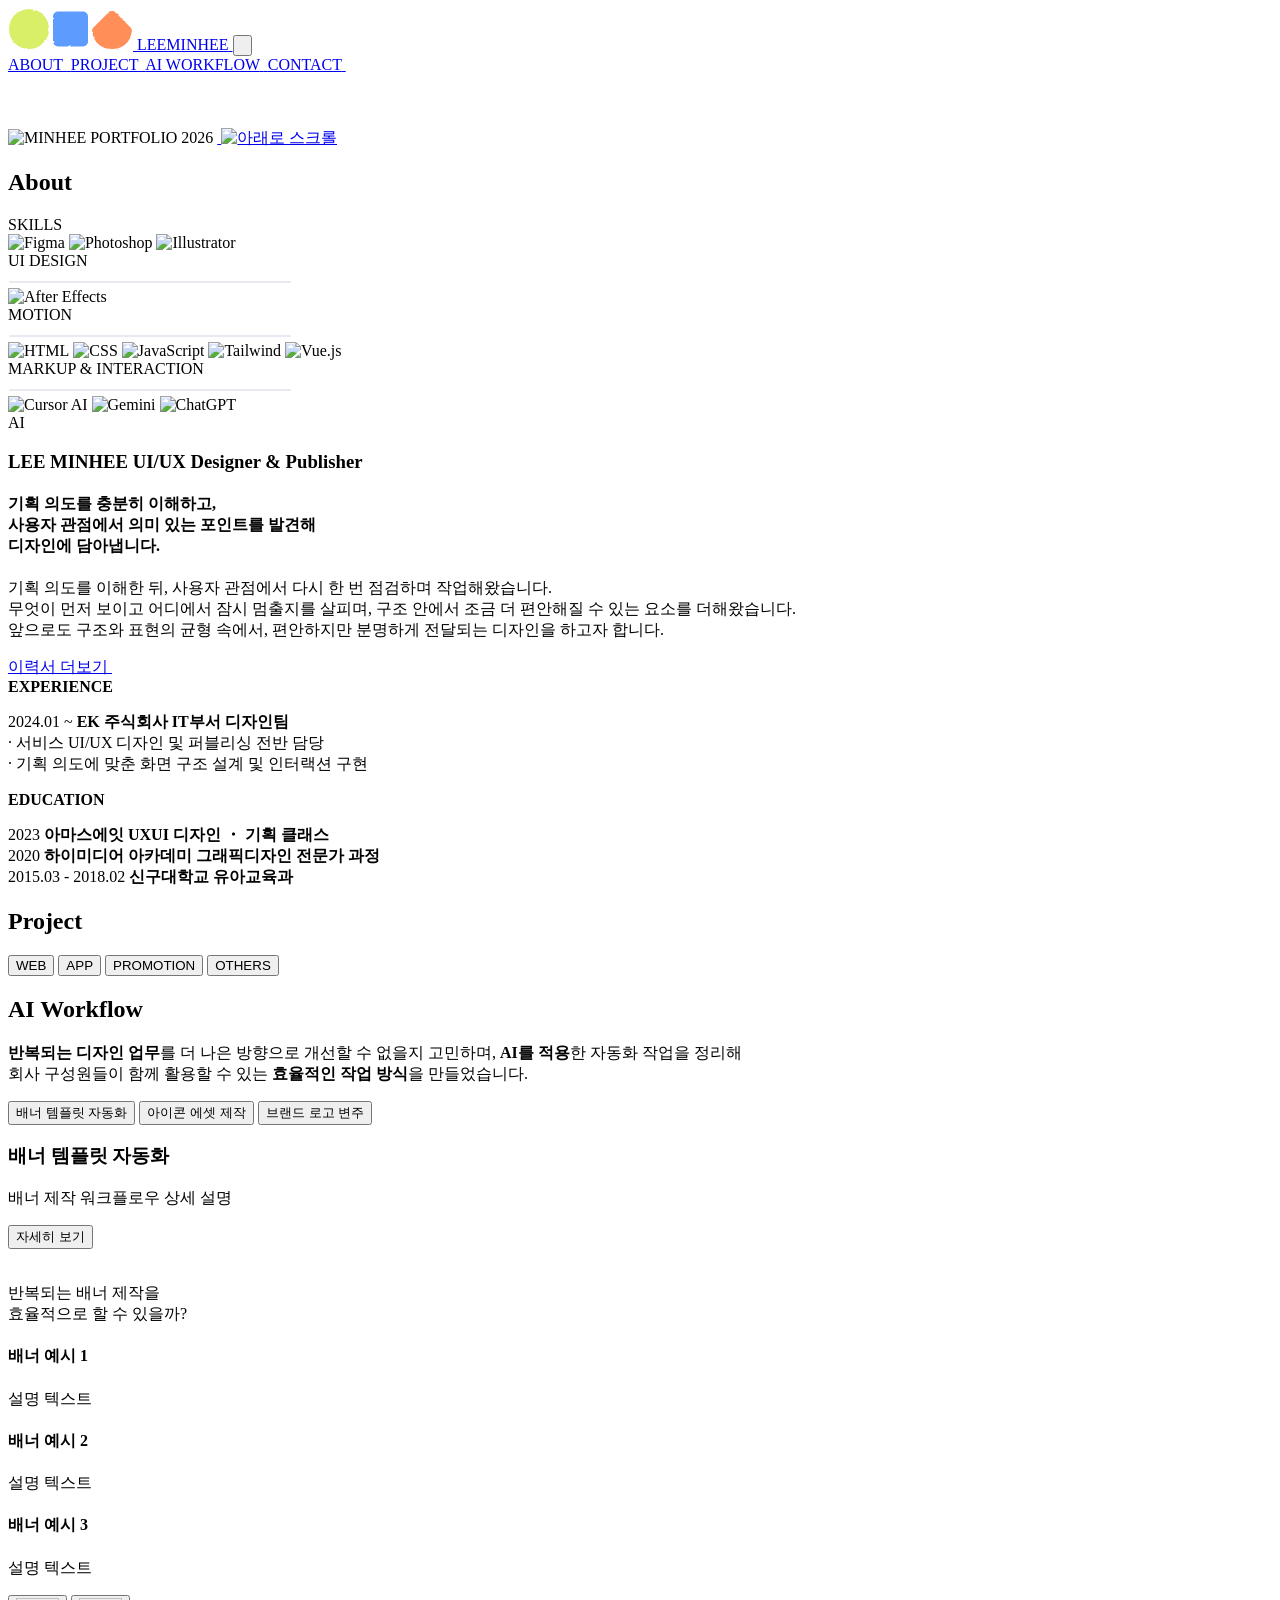
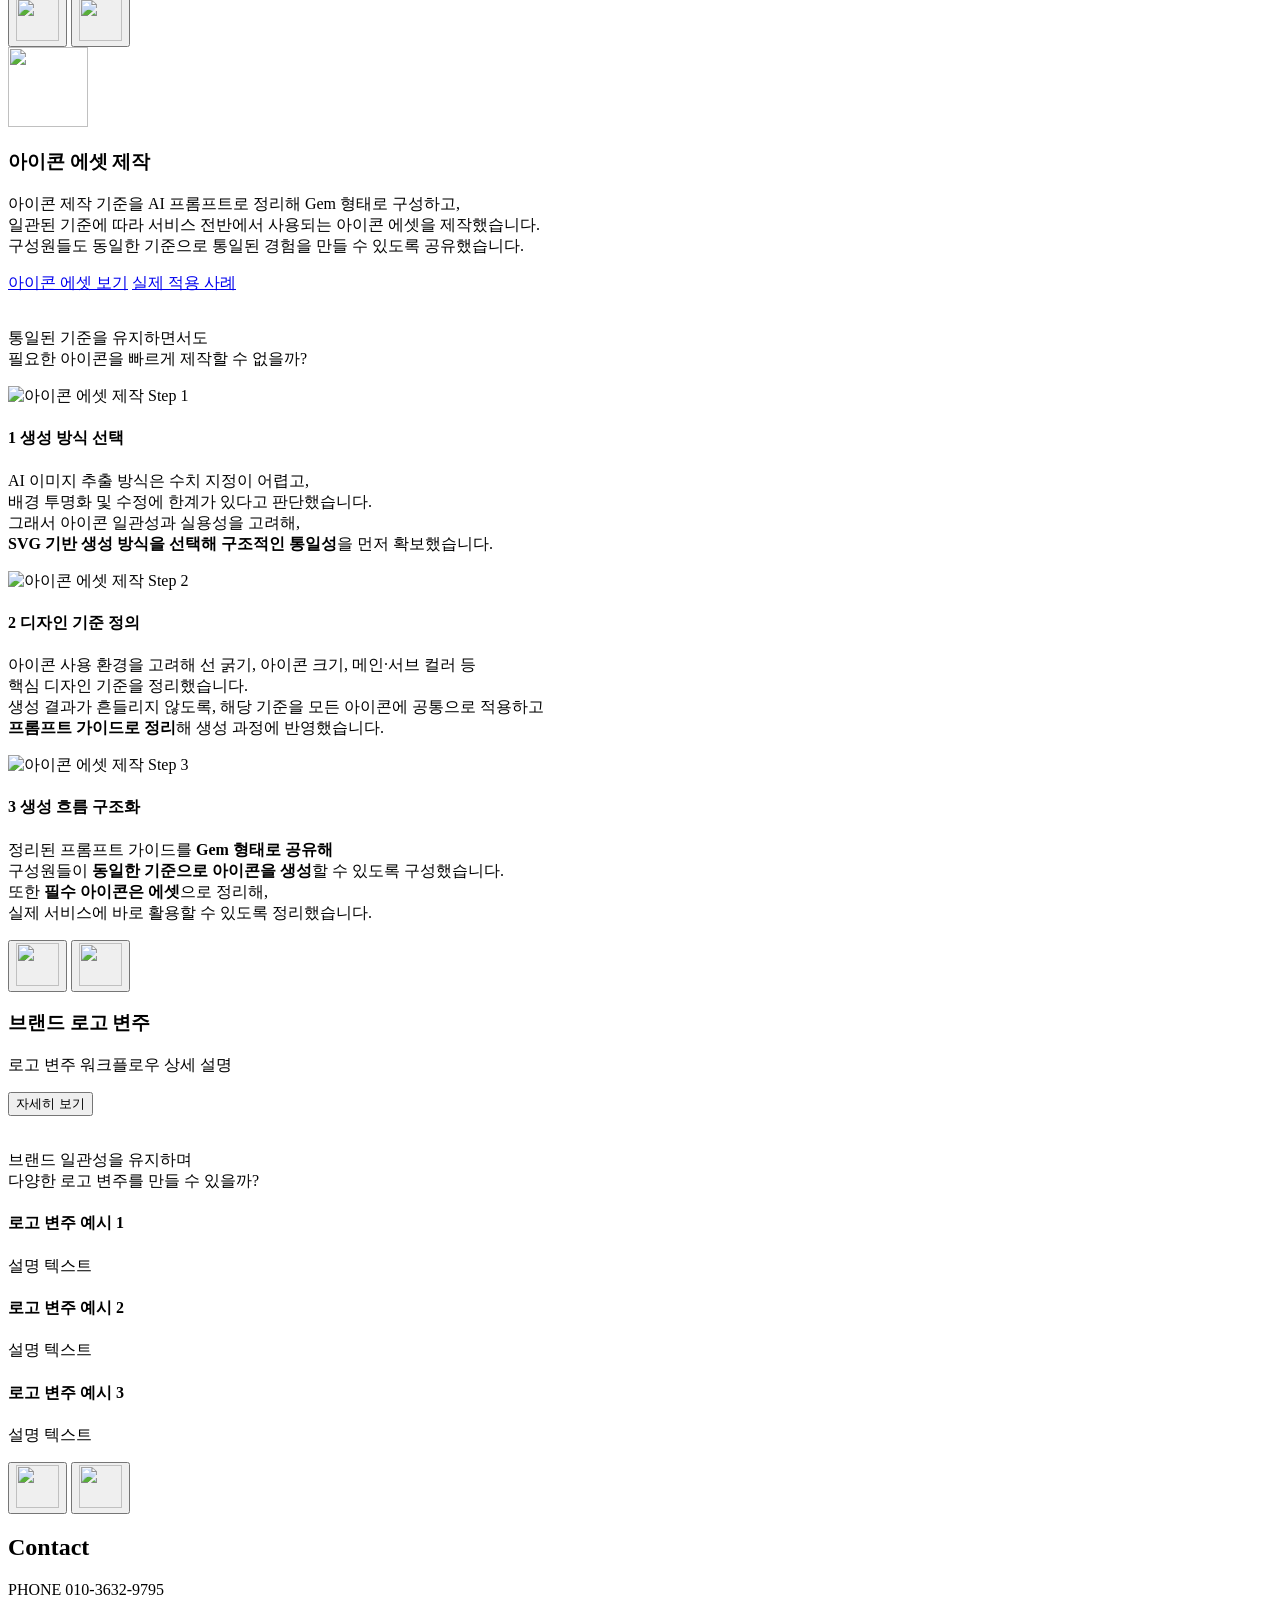
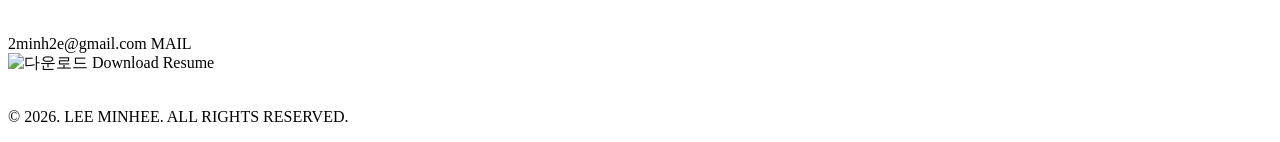
==== index.html @ 46d7b8a4 "fix: About 스킬 구분선 모바일 렌더링 수정 - skills-line.svg, skills-line-m.svg 필터 제거하여 단순화 (엑스박스 해결) - picture/so" ====
<!doctype html>
<html lang="ko">
  <head>
    <meta charset="UTF-8" />
    <meta name="viewport" content="width=device-width, initial-scale=1.0" />
    <title>MINHEE PORTFOLIO</title>
    <link
      rel="stylesheet"
      as="style"
      crossorigin
      href="https://cdn.jsdelivr.net/gh/orioncactus/pretendard@v1.3.9/dist/web/static/pretendard.min.css"
    />
    <link rel="stylesheet" href="css/styles.css" />
  </head>
  <body>
    <!-- 텍스처 오버레이 (드로잉 느낌) -->
    <div class="texture-overlay" aria-hidden="true"></div>
    <!-- Header / Navigation -->
    <header class="header">
      <div class="container container--gnb header__inner">
        <a href="#hero" class="header__logo">
          <svg
            class="logo-svg"
            width="125"
            height="42"
            viewBox="0 0 125 42"
            fill="none"
            xmlns="http://www.w3.org/2000/svg"
          >
            <g class="logo__circle" filter="url(#filter0_g_421_1232)">
              <circle cx="21" cy="21" r="20" fill="#DAEF68" />
            </g>
            <g class="logo__rect" filter="url(#filter1_g_421_1232)">
              <rect
                x="45"
                y="3.5"
                width="35"
                height="35"
                rx="5"
                fill="#5E9BFF"
              />
            </g>
            <g class="logo__triangle" filter="url(#filter2_g_421_1232)">
              <path
                d="M122.536 19.5355C123.473 20.4732 124.006 21.7398 123.843 23.0558C123.21 28.1596 120.025 41 104 41C87.9748 41 84.7899 28.1596 84.157 23.0558C83.9938 21.7398 84.5268 20.4732 85.4645 19.5355L100.464 4.53553C102.417 2.58291 105.583 2.58291 107.536 4.53553L122.536 19.5355Z"
                fill="#FF8E59"
              />
            </g>
            <defs>
              <filter
                id="filter0_g_421_1232"
                x="0"
                y="0"
                width="42"
                height="42"
                filterUnits="userSpaceOnUse"
                color-interpolation-filters="sRGB"
              >
                <feFlood flood-opacity="0" result="BackgroundImageFix" />
                <feBlend
                  mode="normal"
                  in="SourceGraphic"
                  in2="BackgroundImageFix"
                  result="shape"
                />
                <feTurbulence
                  type="fractalNoise"
                  baseFrequency="0.25 0.25"
                  numOctaves="3"
                  seed="9298"
                />
                <feDisplacementMap
                  in="shape"
                  scale="2"
                  xChannelSelector="R"
                  yChannelSelector="G"
                  result="displacedImage"
                  width="100%"
                  height="100%"
                />
                <feMerge result="effect1_texture_421_1232">
                  <feMergeNode in="displacedImage" />
                </feMerge>
              </filter>
              <filter
                id="filter1_g_421_1232"
                x="44"
                y="2.5"
                width="37"
                height="37"
                filterUnits="userSpaceOnUse"
                color-interpolation-filters="sRGB"
              >
                <feFlood flood-opacity="0" result="BackgroundImageFix" />
                <feBlend
                  mode="normal"
                  in="SourceGraphic"
                  in2="BackgroundImageFix"
                  result="shape"
                />
                <feTurbulence
                  type="fractalNoise"
                  baseFrequency="0.25 0.25"
                  numOctaves="3"
                  seed="9298"
                />
                <feDisplacementMap
                  in="shape"
                  scale="2"
                  xChannelSelector="R"
                  yChannelSelector="G"
                  result="displacedImage"
                  width="100%"
                  height="100%"
                />
                <feMerge result="effect1_texture_421_1232">
                  <feMergeNode in="displacedImage" />
                </feMerge>
              </filter>
              <filter
                id="filter2_g_421_1232"
                x="83.1278"
                y="2.07107"
                width="41.7444"
                height="39.9289"
                filterUnits="userSpaceOnUse"
                color-interpolation-filters="sRGB"
              >
                <feFlood flood-opacity="0" result="BackgroundImageFix" />
                <feBlend
                  mode="normal"
                  in="SourceGraphic"
                  in2="BackgroundImageFix"
                  result="shape"
                />
                <feTurbulence
                  type="fractalNoise"
                  baseFrequency="0.25 0.25"
                  numOctaves="3"
                  seed="8718"
                />
                <feDisplacementMap
                  in="shape"
                  scale="2"
                  xChannelSelector="R"
                  yChannelSelector="G"
                  result="displacedImage"
                  width="100%"
                  height="100%"
                />
                <feMerge result="effect1_texture_421_1232">
                  <feMergeNode in="displacedImage" />
                </feMerge>
              </filter>
            </defs>
          </svg>
          <span class="header__logo-text">LEEMINHEE</span>
        </a>
        <button
          type="button"
          class="header__menu-btn"
          aria-label="메뉴 열기"
          aria-expanded="false"
        >
          <img
            src="icons/gnb-menu-mobile.svg"
            alt=""
            class="header__menu-icon header__menu-icon--open"
          />
          <img
            src="icons/icon-close-bk.svg"
            alt=""
            class="header__menu-icon header__menu-icon--close"
          />
        </button>
        <nav class="header__nav">
          <a href="#about" class="header__nav-link">
            <span>ABOUT</span>
            <img
              src="icons/icon-bracket.svg"
              alt=""
              class="header__nav-arrow"
              aria-hidden="true"
            />
          </a>
          <a href="#project" class="header__nav-link">
            <span>PROJECT</span>
            <img
              src="icons/icon-bracket.svg"
              alt=""
              class="header__nav-arrow"
              aria-hidden="true"
            />
          </a>
          <a href="#ai-workflow" class="header__nav-link">
            <span>AI WORKFLOW</span>
            <img
              src="icons/icon-bracket.svg"
              alt=""
              class="header__nav-arrow"
              aria-hidden="true"
            />
          </a>
          <a href="#contact" class="header__nav-link">
            <span>CONTACT</span>
            <img
              src="icons/icon-bracket.svg"
              alt=""
              class="header__nav-arrow"
              aria-hidden="true"
            />
          </a>
        </nav>
      </div>
    </header>

    <main>
      <!-- Hero Section -->
      <section id="hero" class="hero">
        <div class="hero__inner">
          <div class="hero__images">
            <div class="hero__row hero__row--1">
              <img src="images/hero-orange.png" alt="" class="hero__img" />
            </div>
            <div class="hero__row hero__row--2">
              <img src="images/hero-yellow.png" alt="" class="hero__img" />
            </div>
            <div class="hero__row hero__row--3">
              <img src="images/hero-blue.png" alt="" class="hero__img" />
            </div>
          </div>
          <img
            src="images/hero-mobile.png"
            alt="MINHEE PORTFOLIO 2026"
            class="hero__img-mobile"
          />
          <a href="#about" class="hero__scroll-btn">
            <img src="icons/bg-btn-gray.svg" alt="" class="hero__scroll-bg" />
            <img
              src="icons/icon-down.svg"
              alt="아래로 스크롤"
              class="hero__scroll-icon"
            />
          </a>
        </div>
      </section>

      <!-- About Section -->
      <section id="about" class="about">
        <h2 class="section-title">About</h2>
        <div class="about__content">
          <div class="about__image">
            <!-- 프로필 이미지 위치 -->
            <span class="placeholder placeholder--profile"></span>
          </div>
          <div class="about__skills">
            <span class="about__skills-label">SKILLS</span>
            <div class="about__skills-container">
              <div class="about__skills-group">
                <div class="about__skills-icons">
                  <span class="skill-icon" data-tooltip="Figma"
                    ><img src="icons/skill-design-fm.png" alt="Figma"
                  /></span>
                  <span class="skill-icon" data-tooltip="Photoshop"
                    ><img src="icons/skill-design-ps.png" alt="Photoshop"
                  /></span>
                  <span class="skill-icon" data-tooltip="Illustrator"
                    ><img src="icons/skill-design-ai.png" alt="Illustrator"
                  /></span>
                </div>
                <span class="about__skills-category">UI DESIGN</span>
              </div>
              <picture class="about__skills-divider-wrap">
                <source
                  media="(max-width: 80rem)"
                  srcset="images/skills-line-m.svg"
                  type="image/svg+xml"
                />
                <img
                  src="images/skills-line.svg"
                  alt=""
                  class="about__skills-divider"
                  aria-hidden="true"
                  loading="lazy"
                />
              </picture>
              <div class="about__skills-group">
                <div class="about__skills-icons">
                  <span class="skill-icon" data-tooltip="After Effects"
                    ><img src="icons/skill-motion-ae.png" alt="After Effects"
                  /></span>
                </div>
                <span class="about__skills-category">MOTION</span>
              </div>
              <picture class="about__skills-divider-wrap">
                <source
                  media="(max-width: 80rem)"
                  srcset="images/skills-line-m.svg"
                  type="image/svg+xml"
                />
                <img
                  src="images/skills-line.svg"
                  alt=""
                  class="about__skills-divider"
                  aria-hidden="true"
                  loading="lazy"
                />
              </picture>
              <div class="about__skills-group">
                <div class="about__skills-icons">
                  <span class="skill-icon" data-tooltip="HTML5"
                    ><img src="icons/skill-markup-html.png" alt="HTML"
                  /></span>
                  <span class="skill-icon" data-tooltip="CSS3"
                    ><img src="icons/skill-markup-css.png" alt="CSS"
                  /></span>
                  <span class="skill-icon" data-tooltip="JavaScript"
                    ><img src="icons/skill-markup-js.png" alt="JavaScript"
                  /></span>
                  <span class="skill-icon" data-tooltip="Tailwind CSS"
                    ><img src="icons/skill-markup-tw.png" alt="Tailwind"
                  /></span>
                  <span class="skill-icon" data-tooltip="Vue.js"
                    ><img src="icons/skill-markup-vj.png" alt="Vue.js"
                  /></span>
                </div>
                <span class="about__skills-category">MARKUP & INTERACTION</span>
              </div>
              <picture class="about__skills-divider-wrap">
                <source
                  media="(max-width: 80rem)"
                  srcset="images/skills-line-m.svg"
                  type="image/svg+xml"
                />
                <img
                  src="images/skills-line.svg"
                  alt=""
                  class="about__skills-divider"
                  aria-hidden="true"
                  loading="lazy"
                />
              </picture>
              <div class="about__skills-group">
                <div class="about__skills-icons">
                  <span class="skill-icon" data-tooltip="Cursor AI"
                    ><img src="icons/skill-ai-cursor.png" alt="Cursor AI"
                  /></span>
                  <span class="skill-icon" data-tooltip="Gemini"
                    ><img src="icons/skill-ai-gn.png" alt="Gemini"
                  /></span>
                  <span class="skill-icon" data-tooltip="ChatGPT"
                    ><img src="icons/skill-ai-gpt.png" alt="ChatGPT"
                  /></span>
                </div>
                <span class="about__skills-category">AI</span>
              </div>
            </div>
          </div>
          <div class="about__info">
            <h3 class="about__name">
              LEE MINHEE
              <span class="about__role">UI/UX Designer & Publisher</span>
            </h3>
            <div class="about__intro">
              <h4 class="about__intro-title">
                기획 의도를 충분히 이해하고,<br />사용자 관점에서 의미 있는
                포인트를 발견해 <br class="about__text-br" />디자인에
                담아냅니다.
              </h4>
              <p class="about__text">
                기획 의도를 이해한 뒤, 사용자 관점에서 다시 한 번 점검하며
                작업해왔습니다.<br />
                무엇이 먼저 보이고 어디에서 잠시 멈출지를 살피며, 구조 안에서
                조금 더 편안해질 수 있는 요소를 더해왔습니다.<br />
                앞으로도 구조와 표현의 균형 속에서, 편안하지만 분명하게 전달되는
                디자인을 하고자 합니다.
              </p>
            </div>
            <a href="#" class="about__resume-btn">
              <span class="about__resume-text">이력서 더보기</span>
              <span class="about__resume-icon">
                <img src="icons/arrow-right.svg" alt="" />
              </span>
            </a>
            <div class="about__details">
              <div class="about__detail-block">
                <strong class="about__detail-label"
                  ><span class="about__detail-label-inner"
                    >EXPERIENCE</span
                  ></strong
                >
                <p>
                  <span class="about__experience-header"
                    >2024.01 ~
                    <strong>EK 주식회사 IT부서 디자인팀</strong></span
                  ><br />
                  <span class="about__experience-desc"
                    >· 서비스 UI/UX 디자인 및 퍼블리싱 전반 담당<br />
                    · 기획 의도에 맞춘 화면 구조 설계 및 인터랙션 구현</span
                  >
                </p>
              </div>
              <div class="about__detail-block">
                <strong class="about__detail-label"
                  ><span class="about__detail-label-inner"
                    >EDUCATION</span
                  ></strong
                >
                <p class="about__education-list">
                  2023 <strong>아마스에잇 UXUI 디자인 ・ 기획 클래스</strong
                  ><br />
                  2020
                  <strong>하이미디어 아카데미 그래픽디자인 전문가 과정</strong
                  ><br />
                  2015.03 - 2018.02 <strong>신구대학교 유아교육과</strong>
                </p>
              </div>
            </div>
          </div>
        </div>
      </section>

      <!-- Project Section -->
      <section id="project" class="project">
        <h2 class="section-title section-title--center">Project</h2>
        <div class="project__filter">
          <button
            type="button"
            class="project__filter-btn is-active"
            data-category="web"
          >
            WEB
          </button>
          <button type="button" class="project__filter-btn" data-category="app">
            APP
          </button>
          <button
            type="button"
            class="project__filter-btn"
            data-category="promotion"
          >
            PROMOTION
          </button>
          <button
            type="button"
            class="project__filter-btn"
            data-category="others"
          >
            OTHERS
          </button>
        </div>
        <div class="project__grid">
          <!-- 프로젝트 카드는 js/projects-data.js + projects-render.js 로 렌더링 -->
        </div>
      </section>

      <!-- AI Workflow Section -->
      <section id="ai-workflow" class="ai-workflow">
        <h2 class="section-title section-title--center">AI Workflow</h2>
        <p class="ai-workflow__desc">
          <strong class="ai-workflow__desc-emphasis"
            >반복되는 디자인 업무</strong
          >를 더 나은 방향으로 개선할 수 없을지 고민하며,
          <strong class="ai-workflow__desc-emphasis">AI를 적용</strong>한 자동화
          작업을 정리해<br class="ai-workflow__desc-br" />
          회사 구성원들이 함께 활용할 수 있는
          <strong class="ai-workflow__desc-emphasis">효율적인 작업 방식</strong
          >을 만들었습니다.
        </p>
        <div class="ai-workflow__tabs">
          <button
            type="button"
            class="project__filter-btn ai-workflow__tab--hidden"
            data-tab="banner"
            data-category="web"
          >
            배너 템플릿 자동화
          </button>
          <button
            type="button"
            class="project__filter-btn is-active"
            data-tab="icon"
            data-category="app"
          >
            아이콘 에셋 제작
          </button>
          <button
            type="button"
            class="project__filter-btn ai-workflow__tab--hidden"
            data-tab="logo"
            data-category="promotion"
          >
            브랜드 로고 변주
          </button>
        </div>
        <div class="ai-workflow__panels">
          <!-- 배너 템플릿 자동화 -->
          <div class="ai-workflow__panel" data-panel="banner">
            <div class="ai-workflow__card">
              <div class="ai-workflow__card-content">
                <h3>배너 템플릿 자동화</h3>
                <p>배너 제작 워크플로우 상세 설명</p>
                <button>자세히 보기</button>
              </div>
            </div>
            <div class="ai-workflow__question">
              <img
                src="icons/aiwork-que.png"
                alt=""
                class="ai-workflow__question-icon"
              />
              <p class="ai-workflow__question-text">
                반복되는 배너 제작을<br />효율적으로 할 수 있을까?
              </p>
            </div>
            <div class="ai-workflow__examples">
              <div class="ai-workflow__example">
                <span class="placeholder placeholder--example"></span>
                <div class="ai-workflow__example-text">
                  <h4>배너 예시 1</h4>
                  <p>설명 텍스트</p>
                </div>
              </div>
              <div class="ai-workflow__example">
                <span class="placeholder placeholder--example"></span>
                <div class="ai-workflow__example-text">
                  <h4>배너 예시 2</h4>
                  <p>설명 텍스트</p>
                </div>
              </div>
              <div class="ai-workflow__example">
                <span class="placeholder placeholder--example"></span>
                <div class="ai-workflow__example-text">
                  <h4>배너 예시 3</h4>
                  <p>설명 텍스트</p>
                </div>
              </div>
            </div>
            <div class="ai-workflow__slider-nav">
              <button
                type="button"
                class="ai-workflow__slider-btn ai-workflow__slider-prev"
                aria-label="이전"
              >
                <img
                  src="icons/slide__btn-p.svg"
                  alt=""
                  width="43"
                  height="43"
                />
              </button>
              <button
                type="button"
                class="ai-workflow__slider-btn ai-workflow__slider-next"
                aria-label="다음"
              >
                <img
                  src="icons/slide__btn-n.svg"
                  alt=""
                  width="43"
                  height="43"
                />
              </button>
            </div>
          </div>
          <!-- 아이콘 에셋 제작 -->
          <div class="ai-workflow__panel is-active" data-panel="icon">
            <div class="ai-workflow__card">
              <div class="ai-workflow__card-icon-wrap">
                <img
                  src="icons/aiwork-icon.png"
                  alt=""
                  class="ai-workflow__card-icon"
                  width="80"
                  height="80"
                />
              </div>
              <div class="ai-workflow__card-content">
                <h3 class="ai-workflow__card-title">아이콘 에셋 제작</h3>
                <div class="ai-workflow__card-row">
                  <p class="ai-workflow__card-desc">
                    아이콘 제작 기준을 AI 프롬프트로 정리해 Gem 형태로
                    구성하고,<br />
                    일관된 기준에 따라 서비스 전반에서 사용되는 아이콘 에셋을
                    제작했습니다.<br />
                    구성원들도 동일한 기준으로 통일된 경험을 만들 수 있도록
                    공유했습니다.
                  </p>
                  <div class="ai-workflow__card-actions">
                    <a href="#" class="ai-workflow__card-btn">아이콘 에셋 보기</a>
                    <a href="#" class="ai-workflow__card-btn"
                      >실제 적용 사례</a
                    >
                  </div>
                </div>
              </div>
            </div>
            <div class="ai-workflow__question">
              <img
                src="icons/aiwork-que.png"
                alt=""
                class="ai-workflow__question-icon"
              />
              <p class="ai-workflow__question-text">
                통일된 기준을 유지하면서도<br />필요한 아이콘을 빠르게 제작할 수
                없을까?
              </p>
            </div>
            <div class="ai-workflow__examples">
              <div class="ai-workflow__example">
                <img
                  src="images/img-aiwork-logo-step1.png"
                  alt="아이콘 에셋 제작 Step 1"
                  class="ai-workflow__example-img"
                />
                <div class="ai-workflow__example-text">
                  <h4>
                    <span class="ai-workflow__example-num">1</span> 생성 방식
                    선택
                  </h4>
                  <p>
                    AI 이미지 추출 방식은 수치 지정이 어렵고,<br />배경 투명화
                    및 수정에 한계가 있다고 판단했습니다.<br />그래서 아이콘
                    일관성과 실용성을 고려해,<br />
                    <strong>SVG 기반 생성 방식을 선택해 구조적인 통일성</strong
                    >을 먼저 확보했습니다.
                  </p>
                </div>
              </div>
              <div class="ai-workflow__example">
                <img
                  src="images/img-aiwork-logo-step2.png"
                  alt="아이콘 에셋 제작 Step 2"
                  class="ai-workflow__example-img"
                />
                <div class="ai-workflow__example-text">
                  <h4>
                    <span class="ai-workflow__example-num">2</span> 디자인 기준
                    정의
                  </h4>
                  <p>
                    아이콘 사용 환경을 고려해 선 굵기, 아이콘 크기, 메인·서브
                    컬러 등<br />핵심 디자인 기준을 정리했습니다.<br />
                    생성 결과가 흔들리지 않도록, 해당 기준을 모든 아이콘에
                    공통으로 적용하고<br /><strong
                      >프롬프트 가이드로 정리</strong
                    >해 생성 과정에 반영했습니다.
                  </p>
                </div>
              </div>
              <div class="ai-workflow__example">
                <img
                  src="images/img-aiwork-logo-step3.png"
                  alt="아이콘 에셋 제작 Step 3"
                  class="ai-workflow__example-img"
                />
                <div class="ai-workflow__example-text">
                  <h4>
                    <span class="ai-workflow__example-num">3</span> 생성 흐름
                    구조화
                  </h4>
                  <p>
                    정리된 프롬프트 가이드를 <strong>Gem 형태로 공유해</strong
                    ><br />
                    구성원들이
                    <strong>동일한 기준으로 아이콘을 생성</strong>할 수 있도록
                    구성했습니다.<br />
                    또한 <strong>필수 아이콘은 에셋</strong>으로 정리해,<br />실제
                    서비스에 바로 활용할 수 있도록 정리했습니다.
                  </p>
                </div>
              </div>
            </div>
            <div class="ai-workflow__slider-nav">
              <button
                type="button"
                class="ai-workflow__slider-btn ai-workflow__slider-prev"
                aria-label="이전"
              >
                <img
                  src="icons/slide__btn-p.svg"
                  alt=""
                  width="43"
                  height="43"
                />
              </button>
              <button
                type="button"
                class="ai-workflow__slider-btn ai-workflow__slider-next"
                aria-label="다음"
              >
                <img
                  src="icons/slide__btn-n.svg"
                  alt=""
                  width="43"
                  height="43"
                />
              </button>
            </div>
          </div>
          <!-- 브랜드 로고 변주 -->
          <div class="ai-workflow__panel" data-panel="logo">
            <div class="ai-workflow__card">
              <div class="ai-workflow__card-content">
                <h3>브랜드 로고 변주</h3>
                <p>로고 변주 워크플로우 상세 설명</p>
                <button>자세히 보기</button>
              </div>
            </div>
            <div class="ai-workflow__question">
              <img
                src="icons/aiwork-que.png"
                alt=""
                class="ai-workflow__question-icon"
              />
              <p class="ai-workflow__question-text">
                브랜드 일관성을 유지하며<br />다양한 로고 변주를 만들 수 있을까?
              </p>
            </div>
            <div class="ai-workflow__examples">
              <div class="ai-workflow__example">
                <span class="placeholder placeholder--example"></span>
                <div class="ai-workflow__example-text">
                  <h4>로고 변주 예시 1</h4>
                  <p>설명 텍스트</p>
                </div>
              </div>
              <div class="ai-workflow__example">
                <span class="placeholder placeholder--example"></span>
                <div class="ai-workflow__example-text">
                  <h4>로고 변주 예시 2</h4>
                  <p>설명 텍스트</p>
                </div>
              </div>
              <div class="ai-workflow__example">
                <span class="placeholder placeholder--example"></span>
                <div class="ai-workflow__example-text">
                  <h4>로고 변주 예시 3</h4>
                  <p>설명 텍스트</p>
                </div>
              </div>
            </div>
            <div class="ai-workflow__slider-nav">
              <button
                type="button"
                class="ai-workflow__slider-btn ai-workflow__slider-prev"
                aria-label="이전"
              >
                <img
                  src="icons/slide__btn-p.svg"
                  alt=""
                  width="43"
                  height="43"
                />
              </button>
              <button
                type="button"
                class="ai-workflow__slider-btn ai-workflow__slider-next"
                aria-label="다음"
              >
                <img
                  src="icons/slide__btn-n.svg"
                  alt=""
                  width="43"
                  height="43"
                />
              </button>
            </div>
          </div>
        </div>
      </section>

      <!-- Contact Section -->
      <div class="contact-footer">
        <section id="contact" class="contact">
          <h2 class="section-title section-title--center">Contact</h2>
          <div class="contact__cards">
            <div class="contact__card">
              <div class="contact__text-box">
                <span class="contact__badge contact__badge--label">PHONE</span>
                <span class="contact__text">010-3632-9795</span>
              </div>
              <img src="images/contact-phone.png" alt="" class="contact__img" />
            </div>
            <div class="contact__card">
              <img src="images/contact-mail.png" alt="" class="contact__img" />
              <div class="contact__text-box">
                <span class="contact__text">2minh2e@gmail.com</span>
                <span class="contact__badge contact__badge--label">MAIL</span>
              </div>
            </div>
            <div class="contact__card">
              <div class="contact__text-box">
                <span class="contact__badge contact__badge--icon">
                  <img
                    src="icons/download-arrow-icon.svg"
                    alt="다운로드"
                    width="24"
                    height="24"
                  />
                </span>
                <span class="contact__text">Download Resume</span>
              </div>
              <img
                src="images/contact-resume.png"
                alt=""
                class="contact__img"
              />
            </div>
          </div>
        </section>
        <footer class="footer">
          <p>© 2026. LEE MINHEE. ALL RIGHTS RESERVED.</p>
        </footer>
      </div>
    </main>

    <script src="https://cdnjs.cloudflare.com/ajax/libs/bodymovin/5.12.2/lottie.min.js"></script>
    <script src="js/projects-data.js"></script>
    <script src="js/projects-render.js"></script>
    <script src="js/main.js"></script>
  </body>
</html>
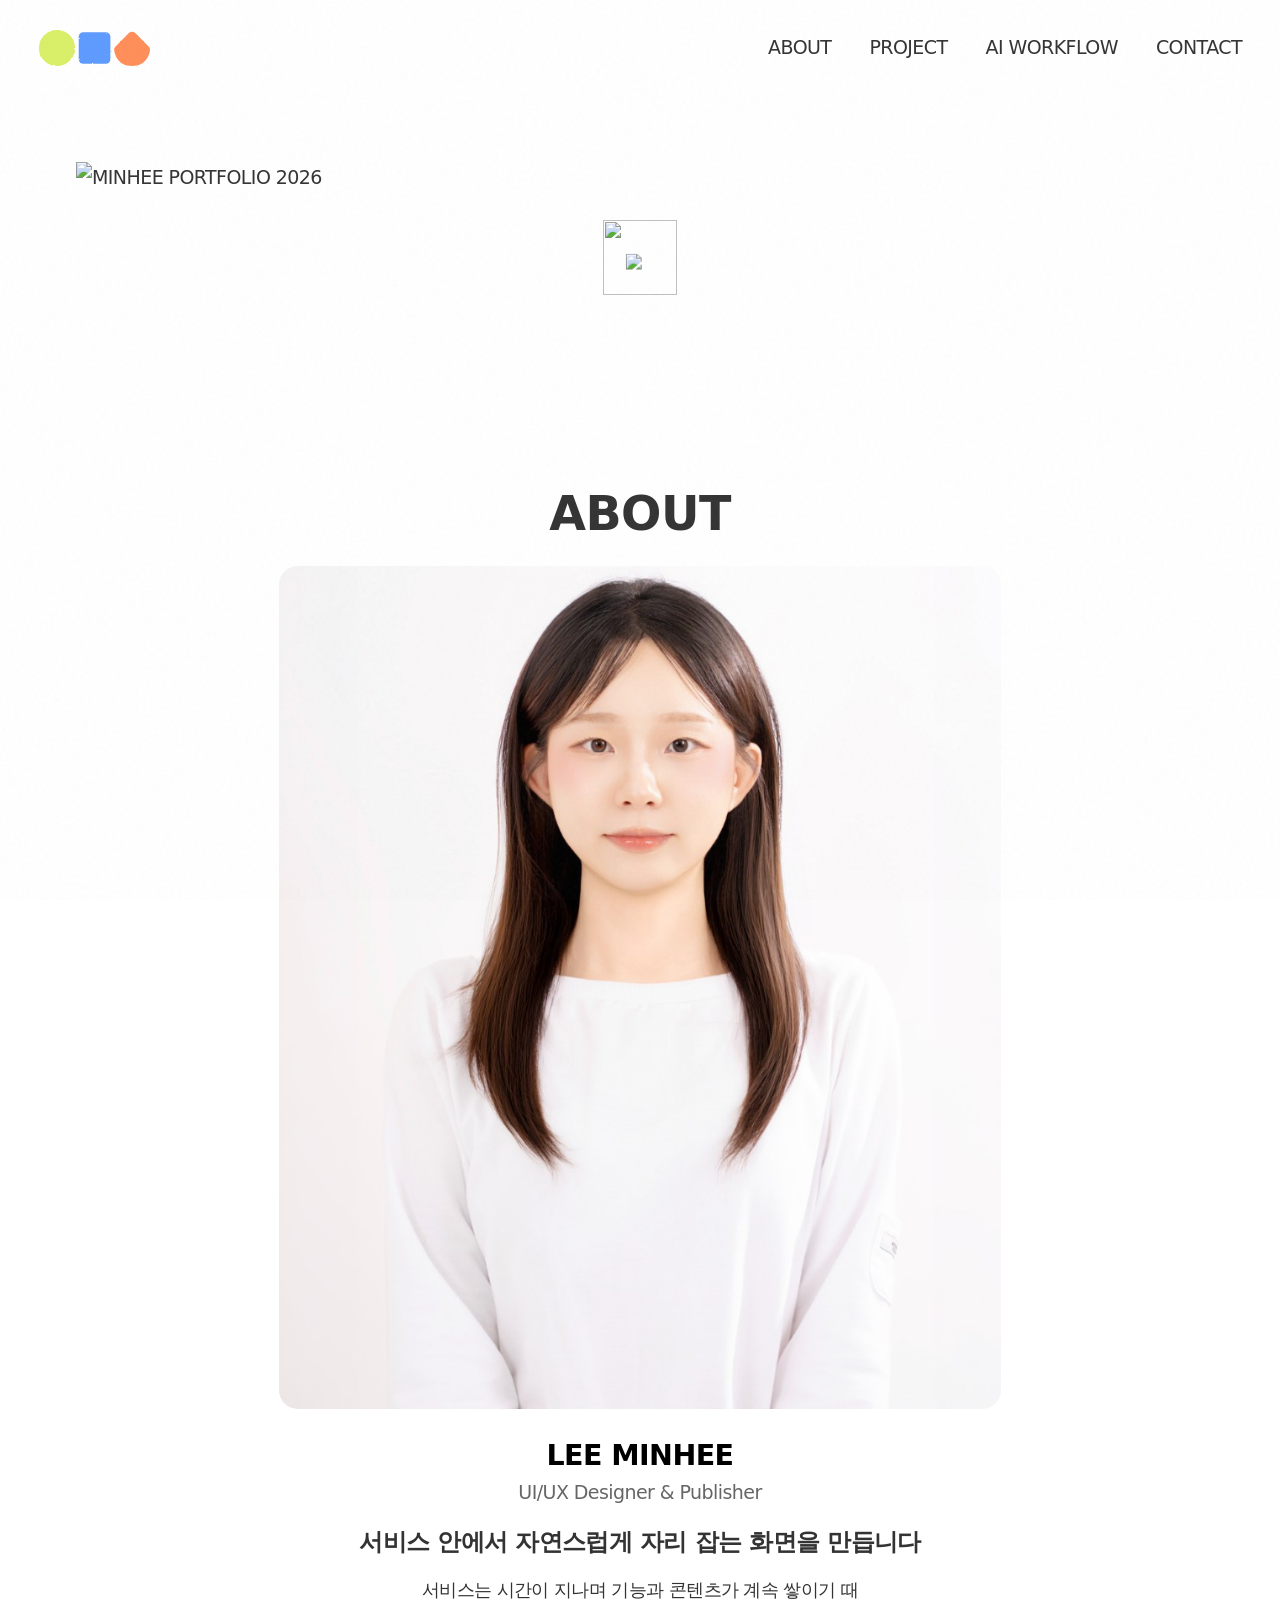
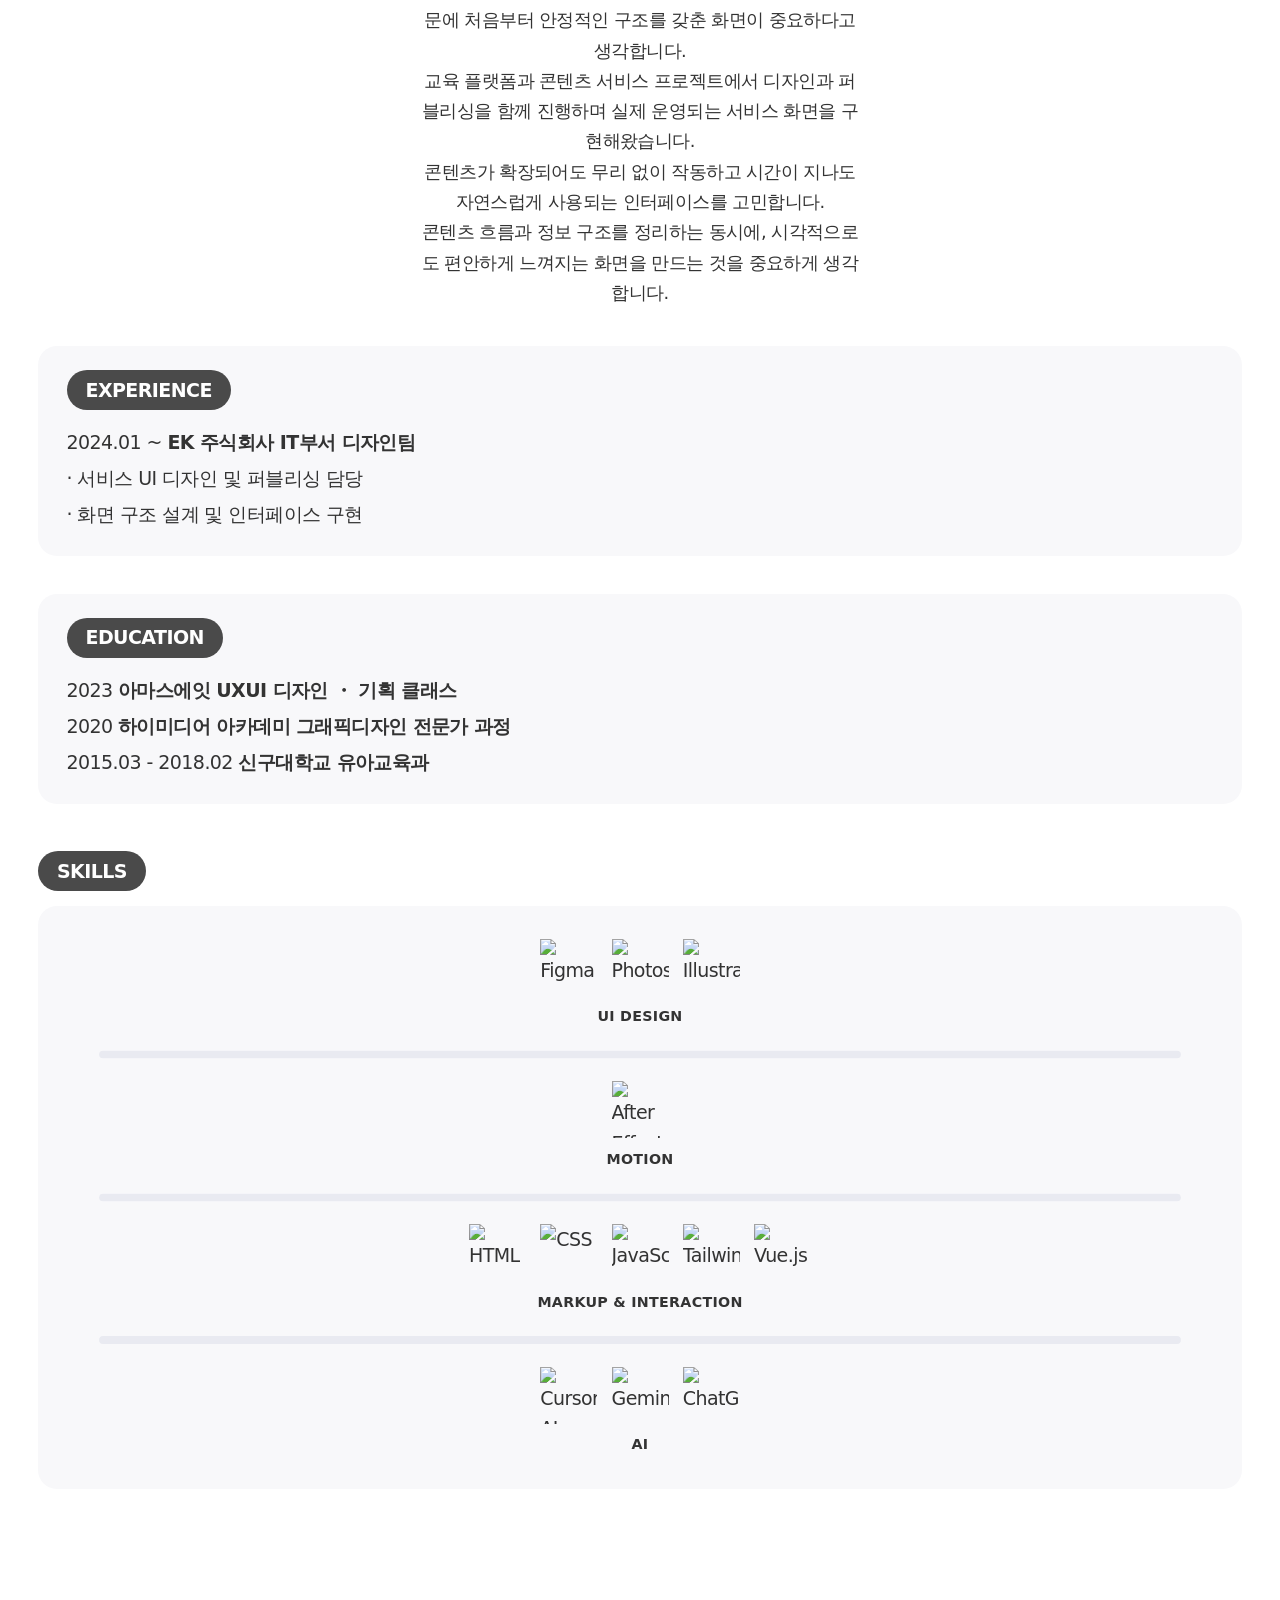
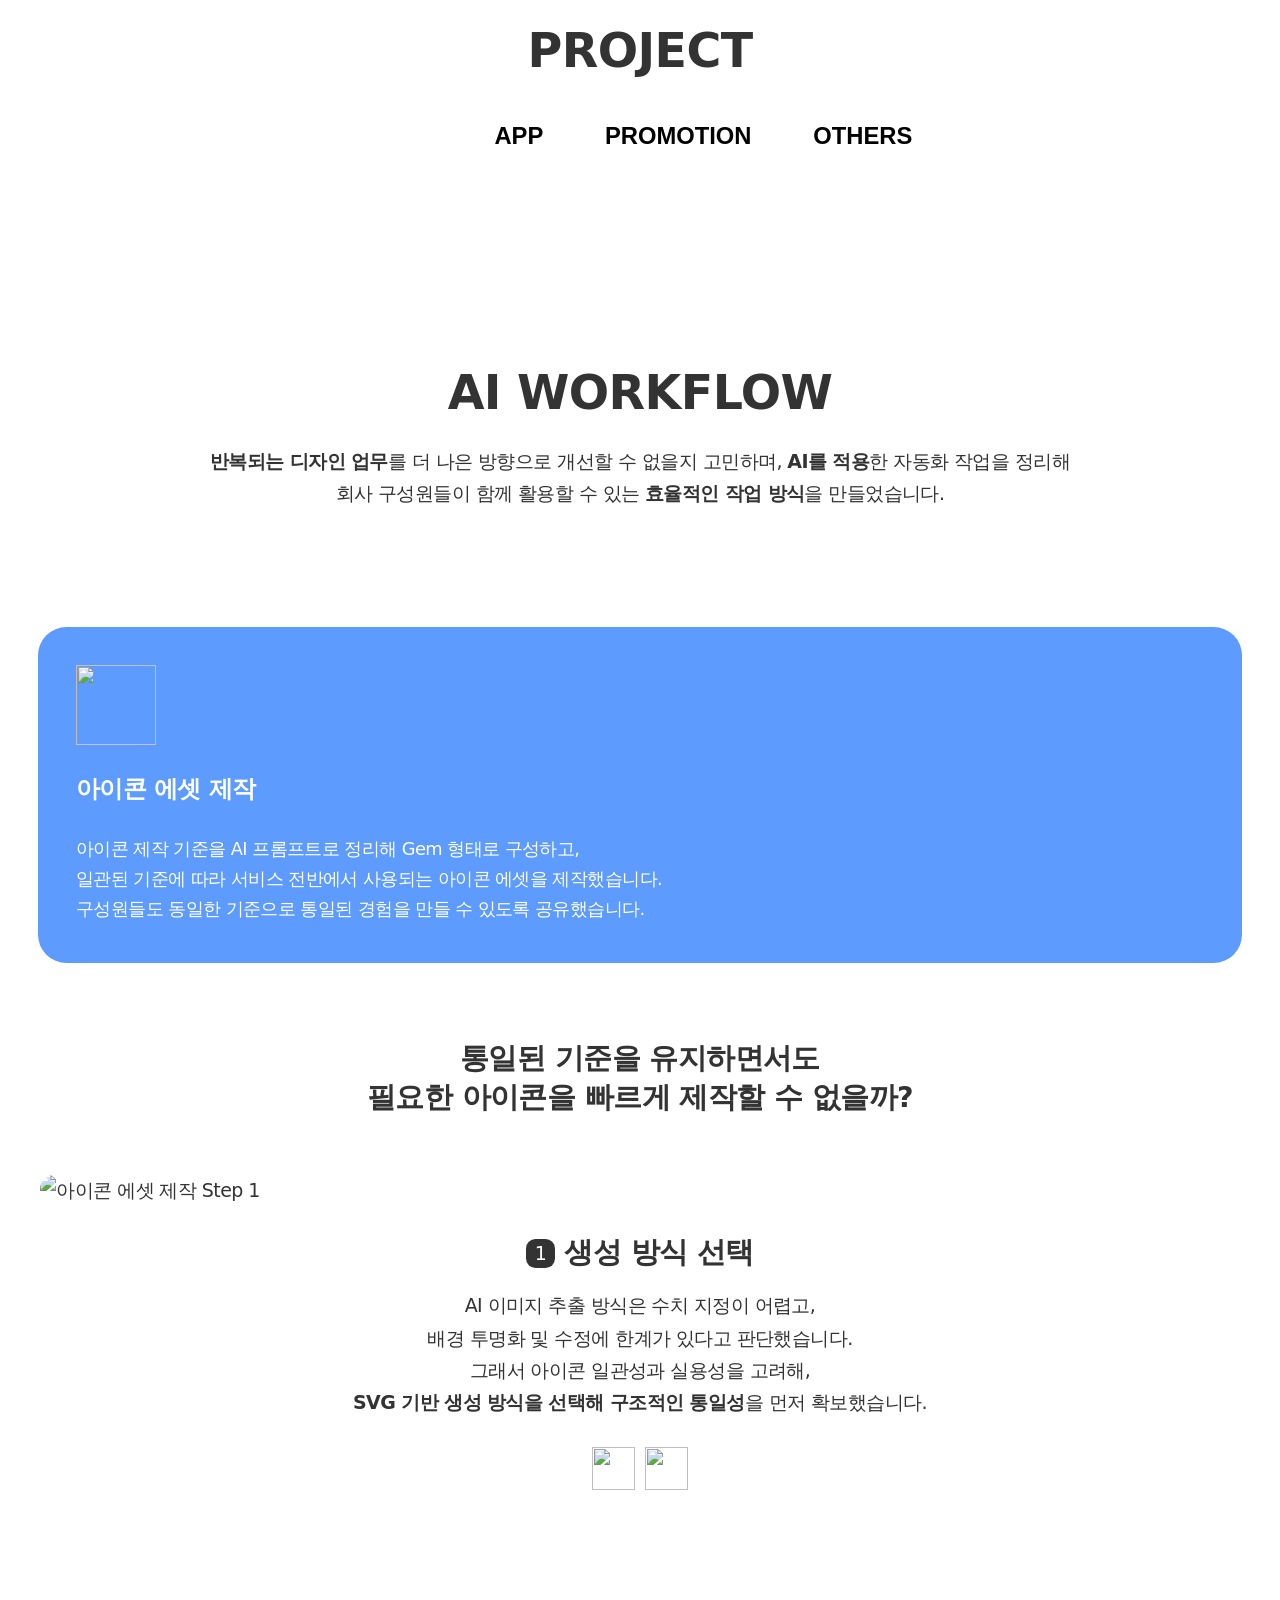
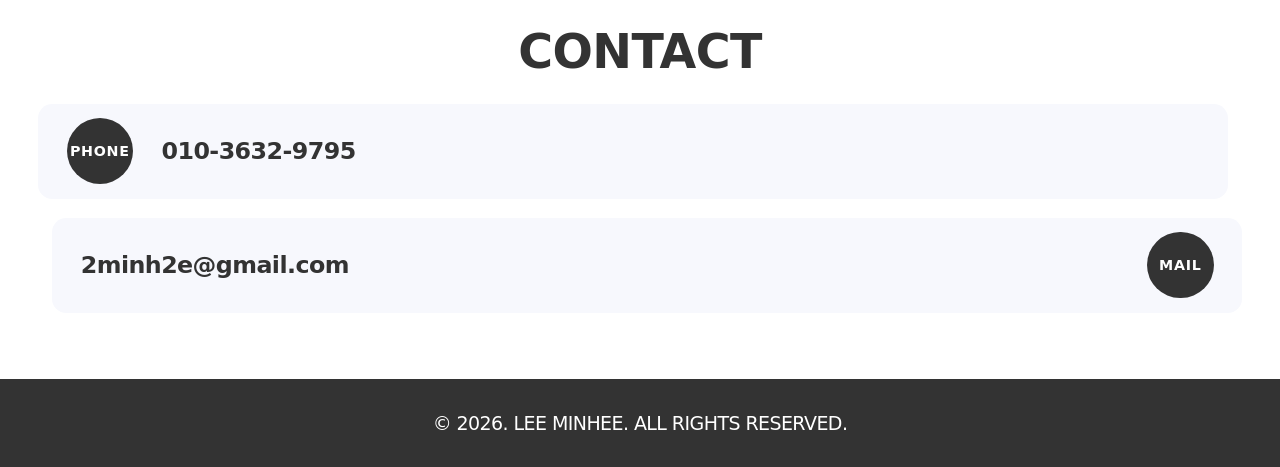
==== commit 488df94f: "프로젝트 업데이트 및 반응형 개선 - externalUrl 추가: 물류데이 창고대방출, 뇌운동 퀴즈, 누리놀이 위드, 미술아놀레 - others 카테고리: 클릭 비활성화, 호버만 " ====
--- a/index.html
+++ b/index.html
@@ -250,8 +250,11 @@
         <h2 class="section-title">About</h2>
         <div class="about__content">
           <div class="about__image">
-            <!-- 프로필 이미지 위치 -->
-            <span class="placeholder placeholder--profile"></span>
+            <img
+              src="images/about-profile.png"
+              alt="LEE MINHEE"
+              class="about__profile-img"
+            />
           </div>
           <div class="about__skills">
             <span class="about__skills-label">SKILLS</span>
@@ -363,17 +366,13 @@
             </h3>
             <div class="about__intro">
               <h4 class="about__intro-title">
-                기획 의도를 충분히 이해하고,<br />사용자 관점에서 의미 있는
-                포인트를 발견해 <br class="about__text-br" />디자인에
-                담아냅니다.
+                서비스 안에서 자연스럽게 자리 잡는 화면을 만듭니다
               </h4>
               <p class="about__text">
-                기획 의도를 이해한 뒤, 사용자 관점에서 다시 한 번 점검하며
-                작업해왔습니다.<br />
-                무엇이 먼저 보이고 어디에서 잠시 멈출지를 살피며, 구조 안에서
-                조금 더 편안해질 수 있는 요소를 더해왔습니다.<br />
-                앞으로도 구조와 표현의 균형 속에서, 편안하지만 분명하게 전달되는
-                디자인을 하고자 합니다.
+                서비스는 시간이 지나며 기능과 콘텐츠가 계속 쌓이기 때문에 처음부터 안정적인 구조를 갖춘 화면이 중요하다고 생각합니다.<br />
+                교육 플랫폼과 콘텐츠 서비스 프로젝트에서 디자인과 퍼블리싱을 함께 진행하며 실제 운영되는 서비스 화면을 구현해왔습니다.<br />
+                콘텐츠가 확장되어도 무리 없이 작동하고 시간이 지나도 자연스럽게 사용되는 인터페이스를 고민합니다.<br />
+                콘텐츠 흐름과 정보 구조를 정리하는 동시에, 시각적으로도 편안하게 느껴지는 화면을 만드는 것을 중요하게 생각합니다.
               </p>
             </div>
             <a href="#" class="about__resume-btn">
@@ -395,8 +394,8 @@
                     <strong>EK 주식회사 IT부서 디자인팀</strong></span
                   ><br />
                   <span class="about__experience-desc"
-                    >· 서비스 UI/UX 디자인 및 퍼블리싱 전반 담당<br />
-                    · 기획 의도에 맞춘 화면 구조 설계 및 인터랙션 구현</span
+                    >· 서비스 UI 디자인 및 퍼블리싱 담당<br />
+                    · 화면 구조 설계 및 인터페이스 구현</span
                   >
                 </p>
               </div>
@@ -586,7 +585,7 @@
                     구성원들도 동일한 기준으로 통일된 경험을 만들 수 있도록
                     공유했습니다.
                   </p>
-                  <div class="ai-workflow__card-actions">
+                  <div class="ai-workflow__card-actions is-hidden">
                     <a href="#" class="ai-workflow__card-btn">아이콘 에셋 보기</a>
                     <a href="#" class="ai-workflow__card-btn"
                       >실제 적용 사례</a
@@ -789,7 +788,7 @@
                 <span class="contact__badge contact__badge--label">MAIL</span>
               </div>
             </div>
-            <div class="contact__card">
+            <div class="contact__card is-hidden">
               <div class="contact__text-box">
                 <span class="contact__badge contact__badge--icon">
                   <img
--- a/css/styles.css
+++ b/css/styles.css
@@ -0,0 +1,2530 @@
+/* ===== Reset & Base ===== */
+:root {
+  /* 폰트 크기 */
+  --font-size-50: 3.125rem;
+  --font-size-40: 2.5rem;
+  --font-size-30: 1.875rem;
+  --font-size-28: 1.75rem;
+  --font-size-24: 1.5rem;
+  --font-size-20: 1.25rem;
+  --font-size-18: 1.125rem;
+  --font-size-16: 1rem;
+  /* 행간 */
+  --line-height-tight: 1.35;
+  --line-height-normal: 1.6;
+  --line-height-wide: 1.7;
+  /* 컨테이너 */
+  --container-max: 80rem;
+  --container-padding: 3rem;
+  --gnb-container-max: 112.5rem;
+  --gnb-padding: 3rem;
+  --header-height: 5rem;
+}
+
+*,
+*::before,
+*::after {
+  box-sizing: border-box;
+  margin: 0;
+  padding: 0;
+}
+
+html {
+  scroll-behavior: smooth;
+}
+
+body {
+  font-family:
+    "Pretendard",
+    -apple-system,
+    BlinkMacSystemFont,
+    system-ui,
+    sans-serif;
+  font-size: var(--font-size-16);
+  line-height: var(--line-height-normal);
+  letter-spacing: -0.03em;
+  background: #fff;
+  color: #333;
+  overflow-x: hidden;
+  position: relative;
+}
+
+/* 텍스처 오버레이 (드로잉/스케치 느낌) */
+.texture-overlay {
+  position: fixed;
+  inset: 0;
+  pointer-events: none;
+  z-index: 9999;
+  opacity: 0.035;
+  background-image: url("data:image/svg+xml,%3Csvg viewBox='0 0 256 256' xmlns='http://www.w3.org/2000/svg'%3E%3Cfilter id='n'%3E%3CfeTurbulence type='fractalNoise' baseFrequency='0.9' numOctaves='4' stitchTiles='stitch'/%3E%3C/filter%3E%3Crect width='100%25' height='100%25' filter='url(%23n)'/%3E%3C/svg%3E");
+  background-repeat: repeat;
+}
+
+/* ===== Placeholders (아이콘/이미지 위치만 - 실제 파일 없음) ===== */
+.placeholder {
+  display: inline-block;
+  background: #e0e0e0;
+  border-radius: 0.25rem;
+}
+
+.placeholder--logo {
+  width: 2.5rem;
+  height: 2.5rem;
+  border-radius: 50%;
+}
+
+.placeholder--icon-sm {
+  width: 1.5rem;
+  height: 1.5rem;
+  margin: 0 0.25rem;
+  vertical-align: middle;
+}
+
+.placeholder--scroll {
+  width: 1.5rem;
+  height: 1.5rem;
+  border-radius: 50%;
+  display: block;
+  margin: 0 auto;
+}
+
+.placeholder--profile {
+  width: 24.375rem;
+  aspect-ratio: 6/7;
+  display: block;
+  background: #5a5a5a;
+  border-radius: 0.75rem;
+}
+
+.placeholder--skill {
+  width: 2.25rem;
+  height: 2.25rem;
+  margin: 0 0.375rem;
+}
+
+.placeholder--project {
+  width: 100%;
+  aspect-ratio: 1/1;
+  display: block;
+  background: #ddd;
+  border-radius: 0.75rem;
+}
+
+.placeholder--example {
+  width: 100%;
+  min-height: 12.5rem;
+  display: block;
+  background: #e8e8e8;
+  border-radius: 0.75rem;
+}
+
+.placeholder--contact-icon {
+  width: 1.5rem;
+  height: 1.5rem;
+}
+
+/* ===== Container ===== */
+.container {
+  width: 100%;
+  max-width: var(--container-max);
+  margin: 0 auto;
+  padding: 0 var(--container-padding);
+}
+
+.container--gnb {
+  max-width: var(--gnb-container-max);
+}
+
+/* ===== Header ===== */
+.header {
+  position: fixed;
+  top: 0;
+  left: 0;
+  right: 0;
+  background: rgba(255, 255, 255, 0.95);
+  z-index: 100;
+  transition: backdrop-filter 0.3s ease;
+}
+
+.header__inner {
+  display: flex;
+  justify-content: space-between;
+  align-items: center;
+  padding: 1.5rem var(--gnb-padding);
+}
+
+.header--scrolled {
+  background: #dfe0e880;
+  backdrop-filter: blur(1.875rem);
+  -webkit-backdrop-filter: blur(1.875rem);
+}
+
+.header--menu-open {
+  z-index: 10001;
+  background: #fff;
+  backdrop-filter: none;
+  -webkit-backdrop-filter: none;
+}
+
+.header--menu-open .header__inner {
+  background: #fff;
+}
+
+.header__logo {
+  display: flex;
+  align-items: center;
+  gap: 1rem;
+  text-decoration: none;
+  color: inherit;
+  position: relative;
+  z-index: 10;
+}
+
+.header__logo .logo-svg {
+  display: block;
+  height: 2rem;
+  width: auto;
+  flex-shrink: 0;
+}
+
+.header__logo-text {
+  font-size: var(--font-size-20);
+  font-weight: 600;
+  letter-spacing: -0.03em;
+  opacity: 0;
+  transform: translateX(-0.5rem);
+  transition:
+    opacity 0.3s ease,
+    transform 0.3s ease;
+}
+
+.header--scrolled .header__logo-text {
+  opacity: 1;
+  transform: translateX(0);
+}
+
+/* 로고 스크롤 시 요소 간격 -4 */
+.header__logo .logo__circle,
+.header__logo .logo__rect,
+.header__logo .logo__triangle {
+  transition: transform 0.3s ease;
+}
+
+.header--scrolled .header__logo .logo__circle {
+  transform: translateX(0.5rem);
+}
+
+.header--scrolled .header__logo .logo__triangle {
+  transform: translateX(-0.5rem);
+}
+
+.header__menu-btn {
+  display: none;
+  padding: 0.5rem;
+  background: none;
+  border: none;
+  cursor: pointer;
+  color: #333;
+  position: relative;
+  z-index: 101;
+}
+
+.header__menu-icon {
+  display: block;
+  width: 1.75rem;
+  height: 1.75rem;
+  filter: brightness(0);
+}
+
+.header__menu-icon--open {
+  transform: scale(1.3);
+}
+
+.header__menu-icon--close {
+  display: none;
+}
+
+.header--menu-open .header__menu-icon--open {
+  display: none;
+}
+
+.header--menu-open .header__menu-icon--close {
+  display: block;
+  width: 1.75rem;
+  height: 1.75rem;
+  filter: none;
+}
+
+.header__nav {
+  display: flex;
+  gap: 3.75rem;
+}
+
+.header__nav a {
+  font-size: var(--font-size-16);
+  text-decoration: none;
+  color: #333;
+  font-weight: 500;
+  position: relative;
+}
+
+.header__nav-arrow {
+  display: none;
+}
+
+.header__nav a::after {
+  content: "";
+  position: absolute;
+  left: 0;
+  bottom: -0.25rem;
+  width: 0;
+  height: 0.125rem;
+  background: #333;
+  transition: width 0.3s ease;
+}
+
+.header__nav a.header__nav-link--active::after {
+  width: 100%;
+}
+
+/* ===== Hero ===== */
+.hero {
+  height: 100vh;
+  min-height: 100vh;
+  display: flex;
+  flex-direction: column;
+  padding-top: var(--header-height);
+  box-sizing: border-box;
+}
+
+.hero__inner {
+  flex: 1;
+  display: flex;
+  flex-direction: column;
+  justify-content: center;
+  align-items: center;
+  padding: 8rem var(--container-padding) 3rem;
+  min-height: 0;
+}
+
+.hero__images {
+  display: flex;
+  flex-direction: column;
+  gap: 1.25rem;
+  width: 100%;
+  max-width: var(--container-max);
+}
+
+@keyframes heroFadeIn {
+  from {
+    opacity: 0;
+    transform: translateY(1rem);
+  }
+  to {
+    opacity: 1;
+    transform: translateY(0);
+  }
+}
+
+.hero__row {
+  display: flex;
+  width: 100%;
+  opacity: 0;
+  animation: heroFadeIn 0.6s ease forwards;
+}
+
+.hero__row--1 {
+  justify-content: flex-start;
+  animation-delay: 0.2s;
+}
+
+.hero__row--2 {
+  justify-content: flex-end;
+  animation-delay: 0.5s;
+}
+
+.hero__row--3 {
+  justify-content: flex-start;
+  animation-delay: 0.8s;
+}
+
+.hero__img {
+  height: 9.25rem;
+  width: auto;
+  object-fit: contain;
+}
+
+.hero__img-mobile {
+  display: none;
+}
+
+.hero__scroll-btn {
+  display: flex;
+  align-items: center;
+  justify-content: center;
+  position: relative;
+  margin-top: auto;
+  padding-top: 3rem;
+  width: 3.9375rem;
+  height: 3.9375rem;
+  text-decoration: none;
+  margin-top: 1.5rem;
+}
+
+.hero__scroll-bg {
+  position: absolute;
+  inset: 0;
+  width: 100%;
+  height: 100%;
+}
+
+.hero__scroll-icon {
+  position: absolute;
+  top: 55%;
+  left: 50%;
+  transform: translate(-50%, -50%);
+  width: 1.5rem;
+  height: 0.875rem;
+  z-index: 1;
+}
+
+.hero__scroll-btn:hover {
+  opacity: 0.85;
+}
+
+.hero__scroll-btn {
+  animation: heroScrollBounce 2s ease-in-out infinite;
+}
+
+@keyframes heroScrollBounce {
+  0%,
+  100% {
+    transform: translateY(0);
+  }
+  50% {
+    transform: translateY(0.5rem);
+  }
+}
+
+/* ===== Section Common ===== */
+section {
+  padding: 6rem var(--container-padding);
+  max-width: var(--container-max);
+  margin: 0 auto;
+  width: 100%;
+}
+
+.about {
+  min-height: 100vh;
+  display: flex;
+  flex-direction: column;
+  justify-content: center;
+  box-sizing: border-box;
+}
+
+.section-title {
+  font-size: var(--font-size-40);
+  line-height: 1.2;
+  font-weight: 700;
+  margin-bottom: 1.5625rem;
+  text-transform: uppercase;
+}
+
+.section-title--center {
+  text-align: center;
+}
+
+/* ===== About ===== */
+.about__content {
+  --about-gap: 2.8125rem; /* 45px */
+  display: grid;
+  grid-template-columns: 24.375rem 1fr;
+  column-gap: var(--about-gap);
+  row-gap: var(--about-gap);
+  align-items: start;
+}
+
+.about__image {
+  grid-column: 1;
+  grid-row: 1 / -1;
+  min-width: 0;
+  align-self: stretch;
+  display: flex;
+}
+
+.about__profile-img {
+  width: 100%;
+  max-width: 24.375rem;
+  height: 88%;
+  min-height: 0;
+  object-fit: cover;
+  object-position: top center;
+  border-radius: 0.75rem;
+  display: block;
+}
+
+.about__skills {
+  grid-column: 1 / -1;
+  grid-row: 2;
+  width: fit-content;
+  min-width: max-content;
+}
+
+.about__info {
+  grid-column: 2;
+  grid-row: 1 / -1;
+  min-width: 0;
+  margin-left: 0;
+}
+
+.about__name {
+  font-size: var(--font-size-28);
+  line-height: var(--line-height-tight);
+  margin-bottom: 1.5rem;
+  color: #000;
+}
+
+.about__role {
+  font-size: var(--font-size-20);
+  font-weight: 400;
+  color: #666;
+  margin-left: 0.5rem;
+}
+
+.about__intro {
+  margin-bottom: 2.5rem;
+}
+
+.about__intro-title {
+  font-size: var(--font-size-28);
+  line-height: 1.45;
+  font-weight: 600;
+  margin-bottom: 1rem;
+  color: #333;
+}
+
+.about__text {
+  font-size: var(--font-size-16);
+  line-height: 1.85;
+  margin-bottom: 0.75rem;
+  color: #333;
+}
+
+.about__text:last-child {
+  margin-bottom: 0;
+}
+
+/* PC: 모바일 전용 줄바꿈/들여쓰기 초기화 */
+@media (min-width: 48.01rem) {
+  .about__text-br {
+    display: none;
+  }
+
+  .about__text-line {
+    display: inline;
+    padding-left: 0;
+  }
+}
+
+.about__resume-btn {
+  display: none;
+  align-items: center;
+  gap: 0.75rem;
+  margin-bottom: 2rem;
+  text-decoration: none;
+  color: #6699ff;
+  font-size: var(--font-size-20);
+  font-weight: 700;
+  transition: opacity 0.2s ease;
+}
+
+.about__resume-btn:hover {
+  opacity: 0.85;
+}
+
+.about__resume-icon {
+  display: flex;
+  align-items: center;
+  justify-content: center;
+  flex-shrink: 0;
+}
+
+.about__resume-icon img {
+  width: 1.625rem;
+  height: 1.625rem;
+}
+
+.about__details {
+  display: grid;
+  grid-template-columns: 1fr 1fr;
+  gap: 0rem;
+  margin-bottom: 2rem;
+}
+
+.about__detail-block strong {
+  display: block;
+  margin-bottom: 0.5rem;
+}
+
+.about__detail-block p {
+  padding-left: 0.75rem;
+  line-height: 1.9;
+}
+
+.about__experience-header {
+  font-size: var(--font-size-16);
+  white-space: nowrap;
+}
+
+.about__experience-header strong {
+  display: inline;
+}
+
+.about__experience-desc {
+  font-size: var(--font-size-16);
+}
+
+.about__experience-desc strong {
+  display: inline;
+}
+
+.about__education-list {
+  font-size: var(--font-size-16);
+}
+
+.about__education-list strong {
+  display: inline;
+  font-weight: 600;
+}
+
+.about__detail-label {
+  display: inline-block;
+  font-size: var(--font-size-16);
+  font-weight: 700;
+}
+
+.about__detail-label-inner {
+  display: inline-block;
+  background-image: url("../images/img-sub-title.png");
+  background-size: 100% 100%;
+  background-repeat: no-repeat;
+  background-position: center;
+  color: #fff;
+  padding: 0.25rem 1rem;
+  width: fit-content;
+  border-radius: 9999px;
+}
+
+.about__skills {
+  display: flex;
+  flex-direction: column;
+  gap: 0.75rem;
+}
+
+.about__skills-label {
+  display: inline-block;
+  background-image: url("../images/img-sub-title.png");
+  background-size: 100% 100%;
+  background-repeat: no-repeat;
+  background-position: center;
+  color: #fff;
+  font-size: var(--font-size-16);
+  font-weight: 700;
+  padding: 0.25rem 1rem;
+  border-radius: 9999px;
+  width: fit-content;
+}
+
+.about__skills-container {
+  display: flex;
+  flex-wrap: nowrap;
+  align-items: center;
+  gap: 1.5rem;
+  background: #f8f8fa;
+  border-radius: 1rem;
+  padding: 1.25rem 2.5rem; /* 좌우 40px */
+}
+
+.about__skills-divider-wrap {
+  display: flex;
+  flex-shrink: 0;
+}
+
+.about__skills-divider {
+  width: 0.25rem;
+  height: 5.125rem;
+  object-fit: contain;
+  flex-shrink: 0;
+  display: block;
+}
+
+.about__skills-group {
+  display: flex;
+  flex-direction: column;
+  align-items: center;
+  gap: 0.5rem;
+}
+
+.about__skills-icons {
+  display: flex;
+  align-items: center;
+  gap: 1.25rem; /* 20px */
+}
+
+.about__skills-icons .skill-icon {
+  position: relative;
+  display: inline-flex;
+}
+
+.about__skills-icons .skill-icon::after {
+  content: attr(data-tooltip);
+  position: absolute;
+  bottom: 100%;
+  left: 50%;
+  transform: translateX(-50%);
+  padding: 0.25rem 0.5rem;
+  background: #333;
+  color: #fff;
+  font-size: 0.75rem;
+  white-space: nowrap;
+  border-radius: 0.25rem;
+  opacity: 0;
+  visibility: hidden;
+  transition:
+    opacity 0.15s,
+    visibility 0.15s;
+  margin-bottom: 0.5rem;
+  pointer-events: none;
+}
+
+.about__skills-icons .skill-icon:hover::after {
+  opacity: 1;
+  visibility: visible;
+}
+
+.about__skills-icons img {
+  width: 3.125rem; /* 50px */
+  height: 3.125rem;
+  object-fit: contain;
+  flex-shrink: 0;
+}
+
+.about__skills-category {
+  font-size: 0.75rem;
+  font-weight: 600;
+  color: #333;
+  text-transform: uppercase;
+  letter-spacing: 0.02em;
+}
+
+/* ===== Project ===== */
+.project__grid {
+  display: grid;
+  grid-template-columns: repeat(3, 1fr);
+  gap: 1.5rem;
+  margin-bottom: 2rem;
+  position: relative;
+}
+
+.project__grid .project__card:nth-child(n + 4) {
+  grid-column: span 1;
+}
+
+.project__card {
+  display: block;
+  text-decoration: none;
+  color: inherit;
+  border-radius: 0.75rem;
+  overflow: hidden;
+  background: #f5f5f5;
+  transition:
+    opacity 0.2s ease,
+    transform 0.2s ease;
+}
+
+.project__thumb {
+  position: relative;
+  aspect-ratio: 1/1;
+}
+
+.project__thumb .placeholder--project,
+.project__thumb-img {
+  width: 100%;
+  height: 100%;
+  object-fit: cover;
+  display: block;
+}
+
+/* 모션 디자인 Lottie 오버레이 (썸네일 하단 정렬, 패딩 무시) */
+.project__motion {
+  position: absolute;
+  inset: 0;
+  z-index: 1;
+  padding: 0;
+  pointer-events: none;
+  display: flex;
+  align-items: flex-end;
+  justify-content: center;
+  box-sizing: border-box;
+  transform: scale(1.2);
+}
+
+.project__motion svg {
+  width: 100%;
+  height: 100%;
+  padding: 0;
+  object-fit: contain;
+  object-position: bottom;
+}
+
+.project__motion--bigsplay {
+  align-items: flex-end;
+  justify-content: center;
+  overflow: hidden;
+  transform: scale(1.55);
+  transform-origin: center;
+}
+
+.project__motion--bigsplay svg {
+  width: 100%;
+  height: 100%;
+  padding: 0;
+  object-fit: contain;
+  object-position: bottom;
+}
+
+.project__overlay {
+  position: absolute;
+  inset: 0;
+  z-index: 2;
+  display: flex;
+  flex-direction: column;
+  justify-content: flex-start;
+  padding: 2.5rem 1.875rem; /* 상하 40px, 좌우 30px */
+  background: rgb(46, 46, 46);
+  color: #fff;
+  opacity: 0;
+  transition:
+    opacity 0.25s ease,
+    background 0.25s ease;
+}
+
+.project__card:hover .project__overlay {
+  opacity: 1;
+}
+
+.project__card[data-category="web"]:hover .project__overlay {
+  background: #adcc00;
+}
+
+.project__card[data-category="app"]:hover .project__overlay {
+  background: #3481ff;
+}
+
+.project__card[data-category="promotion"]:hover .project__overlay {
+  background: #ee6f33;
+}
+
+.project__card[data-category="others"]:hover .project__overlay {
+  background: #64748b;
+}
+
+.project__card--no-link {
+  cursor: default;
+}
+
+.project__overlay-top {
+  display: flex;
+  flex-direction: column;
+}
+
+.project__category {
+  font-size: var(--font-size-16);
+  color: rgba(255, 255, 255, 0.7);
+  letter-spacing: 0.05em;
+  margin-bottom: 0.5rem;
+}
+
+.project__name {
+  font-size: var(--font-size-30);
+  font-weight: 700;
+  line-height: 1.4;
+  margin-bottom: 0.375rem;
+}
+
+.project__tags {
+  font-size: 1.125rem; /* 18px */
+  color: #fff;
+}
+
+/* Project Filter (타이틀 아래 중앙 정렬) */
+.project__filter {
+  display: flex;
+  justify-content: center;
+  align-items: center;
+  flex-wrap: wrap;
+  gap: 2rem;
+  margin-top: 3rem;
+  margin-bottom: 3rem;
+}
+
+.project__filter-btn {
+  font-size: var(--font-size-20);
+  font-weight: 700;
+  min-height: 2.75rem;
+  padding: 0.5rem 1rem;
+  color: #000;
+  background: none;
+  border: none;
+  cursor: pointer;
+  transition:
+    color 0.15s ease,
+    background 0.15s ease,
+    background-image 0.15s ease,
+    border-radius 0.15s ease;
+}
+
+.project__filter-btn:hover {
+  color: #333;
+}
+
+.project__filter-btn.is-active {
+  color: #fff;
+  border-radius: 9999px;
+  padding: 0.75rem 1.25rem;
+  background-image: url("../images/img-sub-title.png");
+  background-size: 100% 100%;
+  background-repeat: no-repeat;
+  background-position: center;
+}
+
+.project__card.is-hidden {
+  opacity: 0;
+  transform: scale(0.95);
+  pointer-events: none;
+  position: absolute;
+  visibility: hidden;
+}
+
+/* ===== AI Workflow ===== */
+.ai-workflow {
+  text-align: center;
+}
+
+.ai-workflow__desc {
+  font-size: 1.25rem;
+  line-height: var(--line-height-wide);
+  margin-bottom: 2rem;
+  color: #333;
+}
+
+.ai-workflow__desc-emphasis {
+  font-weight: 700;
+  color: #333;
+}
+
+.ai-workflow__tabs {
+  display: flex;
+  justify-content: center;
+  align-items: center;
+  gap: 2rem;
+  margin-top: 3rem;
+  margin-bottom: 3rem;
+  flex-wrap: wrap;
+}
+
+@media (max-width: 48rem) {
+  .ai-workflow__tabs {
+    gap: 0.75rem;
+    margin-top: 2rem;
+    margin-bottom: 2rem;
+  }
+
+  .ai-workflow__desc {
+    font-size: 1rem;
+    line-height: 1.6;
+  }
+}
+
+@media (max-width: 30rem) {
+  .ai-workflow__tabs {
+    gap: 0.5rem;
+    margin-top: 1.5rem;
+    margin-bottom: 1.5rem;
+  }
+}
+
+.ai-workflow__tab--hidden {
+  display: none;
+}
+
+.ai-workflow__panel {
+  display: none;
+}
+
+.ai-workflow__panel.is-active {
+  display: block;
+}
+
+.ai-workflow__card {
+  position: relative;
+  background: #5e9bff;
+  color: #fff;
+  border-radius: 1.5rem;
+  padding: 3rem;
+  margin-bottom: 3rem;
+  text-align: left;
+  width: 100%;
+  box-sizing: border-box;
+}
+
+.ai-workflow__card-icon {
+  display: block;
+  margin-bottom: 1.5rem;
+  flex-shrink: 0;
+}
+
+.ai-workflow__card-content {
+  display: flex;
+  flex-direction: column;
+  gap: 1.5rem;
+}
+
+.ai-workflow__card-title {
+  font-size: var(--font-size-28);
+  font-weight: 700;
+  line-height: var(--line-height-tight);
+  margin: 0;
+}
+
+.ai-workflow__card-row {
+  display: flex;
+  align-items: flex-end;
+  gap: 2rem;
+}
+
+.ai-workflow__card-desc {
+  flex: 1;
+  font-size: 1.25rem;
+  line-height: var(--line-height-wide);
+  margin: 0;
+}
+
+.ai-workflow__card-actions {
+  display: flex;
+  flex-direction: row;
+  gap: 0.5rem;
+  flex-shrink: 0;
+}
+
+.ai-workflow__card-actions.is-hidden {
+  display: none !important;
+}
+
+.ai-workflow__card-btn {
+  display: inline-block;
+  padding: 0.75rem 1.5rem;
+  font-size: 1.25rem;
+  font-weight: 400;
+  color: #fff;
+  background: transparent;
+  border: 0.0625rem solid #fff;
+  border-radius: 9999px;
+  text-decoration: none;
+  transition:
+    background 0.2s ease,
+    color 0.2s ease;
+}
+
+.ai-workflow__card-btn:hover {
+  background: #fff;
+  color: #5e9bff;
+}
+
+.ai-workflow__card-content h3:not(.ai-workflow__card-title) {
+  font-size: var(--font-size-28);
+  line-height: var(--line-height-tight);
+  margin: 0 0 1rem;
+}
+
+.ai-workflow__card-content p:not(.ai-workflow__card-desc) {
+  font-size: var(--font-size-16);
+  line-height: var(--line-height-wide);
+  margin: 0 0 1.5rem;
+}
+
+.ai-workflow__question {
+  display: flex;
+  flex-direction: column;
+  align-items: center;
+  text-align: center;
+  margin-top: 4rem;
+  margin-bottom: 4rem;
+}
+
+.ai-workflow__question-icon {
+  display: block;
+  width: 60px;
+  height: auto;
+  margin-bottom: 1rem;
+}
+
+.ai-workflow__question-text {
+  font-size: 1.875rem;
+  font-weight: 700;
+  line-height: 1.4;
+  color: #333;
+  margin: 0;
+}
+
+.ai-workflow__examples {
+  display: flex;
+  flex-direction: column;
+  gap: 3rem;
+  text-align: left;
+}
+
+.ai-workflow__example {
+  display: grid;
+  grid-template-columns: 1fr 1fr;
+  gap: 2rem;
+  align-items: center;
+}
+
+.ai-workflow__example-img {
+  width: 610px;
+  max-width: 100%;
+  height: auto;
+  display: block;
+  border-radius: 0.75rem;
+}
+
+.ai-workflow__example-text h4 {
+  font-size: var(--font-size-28);
+  line-height: var(--line-height-tight);
+  margin-bottom: 2.5rem;
+  display: flex;
+  align-items: center;
+  gap: 0.5rem;
+}
+
+.ai-workflow__example-num {
+  display: inline-flex;
+  align-items: center;
+  justify-content: center;
+  min-width: 1.75rem;
+  height: 1.75rem;
+  padding: 0 0.375rem;
+  background: #333;
+  color: #fff;
+  border-radius: 0.5rem;
+  font-weight: 400;
+  font-size: 1.125rem;
+}
+
+.ai-workflow__example-text p {
+  font-size: 1.25rem;
+  line-height: var(--line-height-wide);
+}
+
+.ai-workflow__slider-nav {
+  display: none;
+  justify-content: center;
+  gap: 0.5rem;
+  margin-top: 1rem;
+}
+
+.ai-workflow__slider-btn {
+  padding: 0;
+  border: none;
+  background: none;
+  font: inherit;
+  cursor: pointer;
+  appearance: none;
+  -webkit-appearance: none;
+}
+
+.ai-workflow__slider-btn.is-disabled {
+  opacity: 0.35;
+  cursor: not-allowed;
+  pointer-events: none;
+}
+
+.ai-workflow__slider-btn img {
+  display: block;
+}
+
+/* ===== Contact + Footer ===== */
+.contact-footer {
+  min-height: 100vh;
+  height: 100vh;
+  display: flex;
+  flex-direction: column;
+  box-sizing: border-box;
+}
+
+.contact {
+  flex: 1;
+  display: flex;
+  flex-direction: column;
+  justify-content: center;
+}
+
+.contact__cards {
+  display: flex;
+  flex-direction: column;
+  gap: 1rem;
+  max-width: 37.5rem;
+  margin: 0 auto;
+  width: 100%;
+}
+
+.contact__card {
+  display: flex;
+  align-items: stretch;
+  justify-content: space-between;
+}
+
+.contact__card.is-hidden {
+  display: none !important;
+}
+
+.contact__img.is-hidden {
+  display: none !important;
+}
+
+.contact__text-box {
+  flex: 0 0 30rem;
+  width: 30rem;
+  display: flex;
+  align-items: center;
+  gap: 1.5rem;
+  height: 7rem;
+  padding: 0 2rem;
+  background: #f7f8fd;
+  border-radius: 0.75rem;
+  box-sizing: border-box;
+}
+
+.contact__badge {
+  display: inline-flex;
+  align-items: center;
+  justify-content: center;
+  width: 3.5rem;
+  height: 3.5rem;
+  flex-shrink: 0;
+  background: #333;
+  color: #fff;
+  border-radius: 50%;
+  font-size: 0.75rem;
+  font-weight: 700;
+  letter-spacing: 0.05em;
+}
+
+.contact__badge--icon {
+  padding: 0;
+}
+
+.contact__badge--icon img {
+  width: 1.5rem;
+  height: 1.5rem;
+}
+
+.contact__text {
+  font-size: 1.875rem; /* 30px */
+  font-weight: 700;
+  color: #333;
+  overflow-wrap: break-word;
+  word-break: break-word;
+  min-width: 0;
+}
+
+.contact__img {
+  width: auto;
+  height: 7rem;
+  object-fit: contain;
+  flex-shrink: 0;
+  border-radius: 0.5rem;
+}
+
+.contact__card:nth-child(2) .contact__badge--label {
+  margin-left: auto;
+}
+
+/* Contact: 2-card layout when Download Resume hidden */
+.contact__cards:has(.contact__card.is-hidden) {
+  max-width: 100%;
+}
+
+/* ===== Footer ===== */
+.footer {
+  flex-shrink: 0;
+  background: #333;
+  color: #fff;
+  text-align: center;
+  padding: 1.5rem;
+  font-size: var(--font-size-16);
+  line-height: var(--line-height-normal);
+}
+
+/* ===== Responsive ===== */
+/* 태블릿 */
+@media (max-width: 64rem) {
+  :root {
+    --container-padding: 2rem;
+    --gnb-padding: 2rem;
+  }
+
+  .hero {
+    padding: 6.25rem var(--container-padding) 3.75rem;
+  }
+
+  .hero__images {
+    gap: 1rem;
+  }
+
+  .hero__img {
+    height: 8.75rem;
+  }
+
+  .header__inner {
+    position: relative;
+    z-index: 101;
+    padding: 1.25rem var(--gnb-padding);
+  }
+
+  .header__logo {
+    z-index: 10;
+  }
+
+  .header__menu-btn {
+    display: flex;
+    align-items: center;
+    justify-content: center;
+  }
+
+  .header__nav {
+    position: absolute;
+    top: 100%;
+    left: 0;
+    right: 0;
+    height: calc(100vh - 100%);
+    background: #fff;
+    flex-direction: column;
+    justify-content: flex-start;
+    gap: 2rem;
+    font-size: 1.25rem;
+    padding: 2rem var(--gnb-padding);
+    transform: translateX(100%);
+    opacity: 0;
+    visibility: hidden;
+    transition:
+      transform 0.3s ease,
+      opacity 0.3s ease,
+      visibility 0.3s ease;
+    z-index: 1;
+  }
+
+  .header--menu-open .header__nav {
+    transform: translateX(0);
+    opacity: 1;
+    visibility: visible;
+  }
+
+  .header__nav a {
+    font-size: 1.25rem;
+  }
+
+  .header__nav-link {
+    display: flex;
+    align-items: center;
+    justify-content: space-between;
+    width: 100%;
+    font-weight: 700;
+    padding: 0.5rem 0;
+  }
+
+  .header__nav-arrow {
+    display: block;
+    width: 1.25rem;
+    height: 1.25rem;
+    flex-shrink: 0;
+    margin-left: 0.5rem;
+  }
+
+  .about__content {
+    --about-gap: 2.8125rem; /* 45px */
+  }
+
+  .project__grid {
+    grid-template-columns: repeat(2, 1fr);
+  }
+
+  .project__filter {
+    gap: 1.5rem;
+  }
+
+  .project__filter-btn {
+    font-size: var(--font-size-16);
+  }
+
+  .ai-workflow__card {
+    padding: 2rem;
+  }
+
+  .ai-workflow__card-row {
+    flex-direction: column;
+    align-items: flex-start;
+    gap: 1rem;
+  }
+
+  .ai-workflow__card-actions {
+    align-self: flex-end;
+  }
+
+  .ai-workflow__example {
+    grid-template-columns: 1fr;
+    gap: 1.5rem;
+  }
+
+  .ai-workflow__example-img {
+    width: 100%;
+    max-width: 100%;
+  }
+
+  .ai-workflow__question-text {
+    font-size: 1.5rem;
+  }
+
+  .ai-workflow__example-text h4 {
+    font-size: var(--font-size-28);
+  }
+
+  .ai-workflow__example-text p {
+    font-size: var(--font-size-16);
+  }
+
+  .contact__cards {
+    max-width: 100%;
+  }
+
+  .contact__text-box {
+    flex: 1 1 auto;
+    width: 100%;
+    min-width: 0;
+    max-width: 20rem;
+    height: 5rem;
+  }
+
+  .contact__text {
+    font-size: 1.5rem;
+  }
+
+  .contact__img {
+    height: 5rem;
+  }
+}
+
+/* 태블릿 - About 섹션 1열 전환 (겹침 방지) */
+@media (max-width: 80rem) {
+  .about__content {
+    grid-template-columns: 1fr;
+    column-gap: 0;
+    row-gap: var(--about-gap);
+  }
+
+  .about__image {
+    grid-column: auto;
+    grid-row: auto;
+  }
+
+  .about__skills {
+    grid-column: auto;
+    grid-row: auto;
+  }
+
+  .about__info {
+    grid-column: auto;
+    grid-row: auto;
+    margin-left: 0;
+  }
+}
+
+/* 태블릿 - iPad Air 이상 (768px ~ 1280px) */
+@media (min-width: 48.01rem) and (max-width: 80rem) {
+  html {
+    font-size: 118.75%; /* 19px - 페이지 전체 폰트 확대 */
+  }
+
+  :root {
+    --container-padding: 2rem;
+    --gnb-padding: 2rem;
+  }
+
+  .header__nav {
+    gap: 2rem;
+  }
+
+  .hero {
+    height: auto;
+    min-height: auto;
+    padding: 3.5rem var(--container-padding) 3.5rem;
+  }
+
+  .hero__inner {
+    padding: 5rem var(--container-padding) 3rem;
+  }
+
+  .hero__images {
+    display: none;
+  }
+
+  .hero__img-mobile {
+    display: block;
+    width: 100%;
+    max-width: 100%;
+    height: auto;
+    object-fit: contain;
+  }
+
+  .hero__scroll-btn {
+    margin-top: 1.5rem;
+  }
+
+  section {
+    padding: 3.5rem var(--container-padding);
+  }
+
+  .section-title {
+    font-size: var(--font-size-40);
+    margin-bottom: 1.25rem;
+    text-align: center;
+  }
+
+  .about {
+    min-height: auto;
+  }
+
+  .about__content {
+    --about-gap: 1.5rem;
+    display: flex;
+    flex-direction: column;
+  }
+
+  .about__image {
+    order: 1;
+    width: 100%;
+    display: flex;
+    justify-content: center;
+  }
+
+  .about__info {
+    order: 2;
+    width: 100%;
+  }
+
+  .about__skills {
+    order: 3;
+    width: 100%;
+    min-width: 0;
+  }
+
+  .about__image .placeholder--profile,
+  .about__image .about__profile-img {
+    width: 60%;
+    max-width: 60%;
+    height: auto;
+    min-height: 12rem;
+    aspect-ratio: 6/7;
+    border-radius: 1rem;
+    margin: 0 auto;
+    display: block;
+  }
+
+  .about__name {
+    display: flex;
+    flex-direction: column;
+    align-items: center;
+    text-align: center;
+    font-size: var(--font-size-24);
+    margin-bottom: 1rem;
+  }
+
+  .about__role {
+    font-size: var(--font-size-16);
+    margin-left: 0;
+    margin-top: 0.25rem;
+  }
+
+  .about__intro {
+    text-align: center;
+    margin-bottom: 2rem;
+  }
+
+  .about__intro-title {
+    font-size: var(--font-size-20);
+    line-height: 1.5;
+    margin-bottom: 0.75rem;
+    font-weight: 600;
+  }
+
+  .about__text {
+    font-size: 0.9375rem;
+    text-align: center;
+    margin-left: auto;
+    margin-right: auto;
+    max-width: 23rem;
+    line-height: 1.7;
+  }
+
+  .about__text-line {
+    display: block;
+    line-height: 1.5;
+  }
+
+  .about__text-line--indent2 {
+    margin-top: -1em;
+    margin-bottom: -1em;
+    line-height: 1.5;
+  }
+
+  .about__resume-btn {
+    font-size: var(--font-size-16);
+    margin-bottom: 2rem;
+    margin-left: auto;
+    margin-right: auto;
+    display: none;
+    width: fit-content;
+  }
+
+  .about__details {
+    grid-template-columns: 1fr;
+    gap: 2rem;
+    margin-bottom: 1rem;
+    width: 100%;
+    min-width: 0;
+    box-sizing: border-box;
+  }
+
+  .about__detail-block {
+    background: #f8f8fa;
+    border-radius: 1rem;
+    padding: 1.25rem 1.5rem;
+    width: 100%;
+    min-width: 0;
+    box-sizing: border-box;
+  }
+
+  .about__detail-label .about__detail-label-inner {
+    background: #4a4a4a;
+    background-image: none;
+  }
+
+  .about__detail-block p {
+    padding-left: 0;
+    margin-top: 0.75rem;
+    line-height: 1.9;
+  }
+
+  .about__experience-header {
+    white-space: normal;
+  }
+
+  .about__skills-label {
+    background: #4a4a4a;
+    background-image: none;
+  }
+
+  .about__skills-container {
+    flex-wrap: wrap;
+    flex-direction: column;
+    align-items: stretch;
+    gap: 0.5rem;
+    padding: 1.25rem 1.5rem;
+    background: #f8f8fa;
+    border-radius: 1rem;
+  }
+
+  .about__skills-divider-wrap {
+    width: 100%;
+    justify-content: center;
+    padding: 0 1.5rem;
+    box-sizing: border-box;
+  }
+
+  .about__skills-divider {
+    width: 100%;
+    height: auto;
+    object-fit: contain;
+  }
+
+  .about__skills-group {
+    flex-direction: column;
+    align-items: center;
+    justify-content: center;
+    gap: 0.5rem;
+    padding: 0.5rem;
+  }
+
+  .about__skills-icons {
+    gap: 0.75rem;
+    justify-content: center;
+  }
+
+  .about__skills-icons img {
+    width: 3rem;
+    height: 3rem;
+  }
+
+  .about__skills-category {
+    font-size: 0.75rem;
+    font-weight: 600;
+    text-transform: uppercase;
+    letter-spacing: 0.02em;
+    color: #333;
+  }
+
+  .project__grid {
+    grid-template-columns: repeat(2, 1fr);
+    gap: 1.25rem;
+  }
+
+  .project__filter {
+    gap: 1.25rem;
+    margin-top: 1.5rem;
+    margin-bottom: 1.5rem;
+  }
+
+  .ai-workflow__tabs {
+    margin-top: 1.5rem;
+    margin-bottom: 1.5rem;
+  }
+
+  .ai-workflow__card {
+    padding: 2rem;
+  }
+
+  .ai-workflow__card-title {
+    font-size: var(--font-size-20);
+  }
+
+  .ai-workflow__card-desc {
+    font-size: 0.9375rem;
+  }
+
+  .ai-workflow__card-btn {
+    font-size: 0.875rem;
+  }
+
+  .ai-workflow__card-content h3:not(.ai-workflow__card-title) {
+    font-size: var(--font-size-20);
+  }
+
+  .ai-workflow__card-content p:not(.ai-workflow__card-desc) {
+    font-size: 0.875rem;
+  }
+
+  .ai-workflow__desc {
+    font-size: var(--font-size-16);
+    margin-bottom: 0;
+  }
+
+  .ai-workflow__question {
+    margin-top: 3rem;
+    margin-bottom: 3rem;
+  }
+
+  .ai-workflow__question-text {
+    font-size: 1.5rem;
+  }
+
+  .ai-workflow__examples {
+    display: flex;
+    flex-direction: row;
+    gap: 0;
+    overflow-x: auto;
+    scroll-snap-type: x mandatory;
+    scrollbar-width: none;
+    -ms-overflow-style: none;
+    -webkit-overflow-scrolling: touch;
+    padding-bottom: 0.5rem;
+  }
+
+  .ai-workflow__examples::-webkit-scrollbar {
+    display: none;
+  }
+
+  .ai-workflow__slider-nav {
+    display: flex;
+  }
+
+  .ai-workflow__example {
+    flex: 0 0 100%;
+    min-width: 100%;
+    scroll-snap-align: start;
+    scroll-snap-stop: always;
+    grid-template-columns: 1fr;
+    gap: 1.5rem;
+    padding: 0 0.125rem;
+    box-sizing: border-box;
+  }
+
+  .ai-workflow__example-img {
+    width: 100%;
+    max-width: 100%;
+  }
+
+  .ai-workflow__example-text {
+    text-align: center;
+  }
+
+  .ai-workflow__example-text h4 {
+    font-size: var(--font-size-24);
+    margin-bottom: 0.875rem;
+    justify-content: center;
+  }
+
+  .ai-workflow__example-text p {
+    font-size: var(--font-size-16);
+  }
+
+  .ai-workflow__example-num {
+    min-width: 1.5rem;
+    height: 1.5rem;
+    font-size: 1rem;
+  }
+
+  .contact__cards {
+    max-width: 100%;
+  }
+
+  .contact__card {
+    flex-direction: row;
+    flex-wrap: nowrap;
+    align-items: center;
+    gap: 0.75rem;
+  }
+
+  .contact__text-box {
+    flex: 1 1 auto;
+    min-width: 0;
+    width: auto;
+    max-width: none;
+    height: 5rem;
+    padding: 0 1.5rem;
+  }
+
+  .contact__text {
+    font-size: 1.25rem;
+  }
+
+  .contact__img {
+    flex-shrink: 0;
+    height: 5rem;
+    align-self: center;
+  }
+
+  .contact__card:nth-child(2) .contact__badge--label {
+    margin-left: auto;
+  }
+
+  .contact-footer {
+    height: auto;
+    min-height: auto;
+  }
+}
+
+/* 모바일 */
+@media (max-width: 48rem) {
+  :root {
+    --container-padding: 1.5rem;
+    --gnb-padding: 1.5rem;
+  }
+
+  .hero {
+    height: auto;
+    min-height: auto;
+    padding: 5rem var(--container-padding) 3rem;
+  }
+
+  .about {
+    min-height: auto;
+  }
+
+  .about__content {
+    --about-gap: 1.5rem;
+    display: flex;
+    flex-direction: column;
+  }
+
+  .about__image {
+    order: 1;
+  }
+
+  .about__info {
+    order: 2;
+  }
+
+  .about__skills {
+    order: 3;
+    width: 100%;
+    min-width: 0;
+  }
+
+  .about__image {
+    width: 100%;
+  }
+
+  .about__image .placeholder--profile,
+  .about__image .about__profile-img {
+    width: 100%;
+    max-width: none;
+    height: auto;
+    min-height: 12rem;
+    aspect-ratio: 1/1;
+    border-radius: 1rem;
+    margin: 0;
+    display: block;
+  }
+
+  .about__name {
+    display: flex;
+    flex-direction: column;
+    align-items: center;
+    text-align: center;
+    font-size: var(--font-size-24);
+    margin-bottom: 1rem;
+  }
+
+  .about__role {
+    font-size: var(--font-size-16);
+    margin-left: 0;
+    margin-top: 0.25rem;
+  }
+
+  .about__intro {
+    text-align: center;
+    margin-bottom: 2rem;
+  }
+
+  .about__intro-title {
+    font-size: var(--font-size-20);
+    line-height: 1.5;
+    margin-bottom: 0.75rem;
+    font-weight: 600;
+  }
+
+  .about__text {
+    font-size: 0.9375rem;
+    text-align: center;
+    margin-left: auto;
+    margin-right: auto;
+    max-width: 100%;
+    width: 100%;
+    line-height: 1.7;
+  }
+
+  .about__text-line {
+    display: block;
+    line-height: 1.5;
+  }
+
+  .about__text-line--indent2 {
+    margin-top: -1em;
+    margin-bottom: -1em;
+    line-height: 1.5;
+  }
+
+  .about__resume-btn {
+    font-size: var(--font-size-16);
+    margin-bottom: 2rem;
+    margin-left: auto;
+    margin-right: auto;
+    display: none;
+    width: fit-content;
+  }
+
+  .about__info {
+    width: 100%;
+  }
+
+  .about__details {
+    grid-template-columns: 1fr;
+    gap: 2rem;
+    margin-bottom: 1rem;
+    width: 100%;
+    min-width: 0;
+    box-sizing: border-box;
+  }
+
+  .about__detail-block {
+    background: #f8f8fa;
+    border-radius: 1rem;
+    padding: 1.25rem 1.5rem;
+    width: 100%;
+    min-width: 0;
+    box-sizing: border-box;
+  }
+
+  .about__detail-label .about__detail-label-inner {
+    background: #4a4a4a;
+    background-image: none;
+  }
+
+  .about__detail-block p {
+    padding-left: 0;
+    margin-top: 0.75rem;
+    line-height: 1.9;
+  }
+
+  .about__experience-header {
+    white-space: normal;
+  }
+
+  .about__skills-label {
+    background: #4a4a4a;
+    background-image: none;
+  }
+
+  .about__skills-container {
+    flex-wrap: wrap;
+    flex-direction: column;
+    align-items: stretch;
+    gap: 0.5rem;
+    padding: 1.25rem 1.5rem;
+    background: #f8f8fa;
+    border-radius: 1rem;
+  }
+
+  .about__skills-divider-wrap {
+    width: 100%;
+    justify-content: center;
+    padding: 0 1.5rem;
+    box-sizing: border-box;
+  }
+
+  .about__skills-divider {
+    width: 100%;
+    height: auto;
+    object-fit: contain;
+  }
+
+  .about__skills-group {
+    flex-direction: column;
+    align-items: center;
+    justify-content: center;
+    gap: 0.5rem;
+    padding: 0.5rem;
+  }
+
+  .about__skills-icons {
+    gap: 0.75rem;
+    justify-content: center;
+  }
+
+  .about__skills-icons img {
+    width: 2.5rem;
+    height: 2.5rem;
+  }
+
+  .about__skills-category {
+    font-size: 0.75rem;
+    font-weight: 600;
+    text-transform: uppercase;
+    letter-spacing: 0.02em;
+    color: #333;
+  }
+
+  .hero__inner {
+    padding: 2.5rem 0 1.5rem;
+  }
+
+  .hero__scroll-btn {
+    width: 3rem;
+    height: 3rem;
+    padding-top: 1.25rem;
+  }
+
+  .hero__scroll-icon {
+    width: 1.25rem;
+    height: 0.75rem;
+  }
+
+  .hero__images {
+    display: none;
+  }
+
+  .hero__img-mobile {
+    display: block;
+    width: 100%;
+    max-width: 100%;
+    height: auto;
+    object-fit: contain;
+  }
+
+  section {
+    padding: 1.875rem var(--container-padding);
+  }
+
+  .section-title {
+    font-size: var(--font-size-30);
+    margin-bottom: 1rem;
+  }
+
+  .header__inner {
+    position: relative;
+    z-index: 101;
+    padding: 1rem var(--gnb-padding);
+  }
+
+  .header__logo {
+    z-index: 10;
+  }
+
+  .header__menu-btn {
+    display: flex;
+    align-items: center;
+    justify-content: center;
+  }
+
+  .header__nav {
+    position: absolute;
+    top: 100%;
+    left: 0;
+    right: 0;
+    height: calc(100vh - 100%);
+    background: #fff;
+    flex-direction: column;
+    justify-content: flex-start;
+    gap: 2rem;
+    font-size: 1.25rem;
+    padding: 2rem var(--gnb-padding);
+    transform: translateX(100%);
+    opacity: 0;
+    visibility: hidden;
+    transition:
+      transform 0.3s ease,
+      opacity 0.3s ease,
+      visibility 0.3s ease;
+    z-index: 1;
+  }
+
+  .header--menu-open .header__nav {
+    transform: translateX(0);
+    opacity: 1;
+    visibility: visible;
+  }
+
+  .header__nav a {
+    font-size: 1.25rem;
+  }
+
+  .header__nav-link {
+    display: flex;
+    align-items: center;
+    justify-content: space-between;
+    width: 100%;
+    font-weight: 700;
+    padding: 0.5rem 0;
+  }
+
+  .header__nav-arrow {
+    display: block;
+    width: 1.25rem;
+    height: 1.25rem;
+    flex-shrink: 0;
+    margin-left: 0.5rem;
+  }
+
+  .project__filter {
+    gap: 1rem;
+    margin-top: 1rem;
+    margin-bottom: 1rem;
+  }
+
+  .project__filter-btn {
+    font-size: var(--font-size-16);
+    padding: 0.5rem 0.75rem;
+  }
+
+  .project__grid {
+    grid-template-columns: repeat(2, 1fr);
+    gap: 1rem;
+    margin-bottom: 0rem;
+  }
+
+  .project__overlay {
+    padding: 1.125rem 1.125rem;
+    justify-content: center;
+    align-items: center;
+  }
+
+  .project__overlay .project__overlay-top {
+    align-items: center;
+    text-align: center;
+  }
+
+  .project__overlay .project__category,
+  .project__overlay .project__tags {
+    display: none;
+  }
+
+  .project__overlay .project__name {
+    font-size: var(--font-size-16);
+    text-align: center;
+  }
+
+  .ai-workflow__desc {
+    font-size: var(--font-size-16);
+    overflow-wrap: break-word;
+    margin-bottom: 0rem;
+  }
+
+  .ai-workflow__desc .ai-workflow__desc-br {
+    display: none;
+  }
+
+  .ai-workflow__tabs {
+    margin-top: 1rem;
+    margin-bottom: 1rem;
+  }
+
+  .ai-workflow__card {
+    padding: 1.25rem 1.25rem;
+    margin-bottom: 2rem;
+    border-radius: 1rem;
+  }
+
+  .ai-workflow__card-icon {
+    margin-bottom: 1rem;
+    width: 3rem;
+    height: 3rem;
+    object-fit: contain;
+  }
+
+  .ai-workflow__card-content {
+    gap: 1rem;
+  }
+
+  .ai-workflow__card-title {
+    font-size: var(--font-size-20);
+  }
+
+  .ai-workflow__card-row {
+    gap: 0.75rem;
+  }
+
+  .ai-workflow__card-desc {
+    font-size: 0.9375rem;
+    line-height: 1.5;
+    overflow-wrap: break-word;
+  }
+
+  .ai-workflow__card-btn {
+    font-size: 0.875rem;
+    padding: 0.5rem 0.75rem;
+  }
+
+  .ai-workflow__card-content h3:not(.ai-workflow__card-title) {
+    font-size: var(--font-size-20);
+    margin-bottom: 0.75rem;
+  }
+
+  .ai-workflow__card-content p:not(.ai-workflow__card-desc) {
+    font-size: 0.875rem;
+    margin-bottom: 1rem;
+  }
+
+  .ai-workflow__question {
+    margin-top: 1.5rem;
+    margin-bottom: 1.5rem;
+  }
+
+  .ai-workflow__question-icon {
+    width: 48px;
+  }
+
+  .ai-workflow__question-text {
+    font-size: 1.25rem;
+  }
+
+  .ai-workflow__examples {
+    display: flex;
+    flex-direction: row;
+    gap: 0;
+    overflow-x: auto;
+    scroll-snap-type: x mandatory;
+    scrollbar-width: none;
+    -ms-overflow-style: none;
+    -webkit-overflow-scrolling: touch;
+    padding-bottom: 0.5rem;
+  }
+
+  .ai-workflow__examples::-webkit-scrollbar {
+    display: none;
+  }
+
+  .ai-workflow__slider-nav {
+    display: flex;
+  }
+
+  .ai-workflow__example {
+    flex: 0 0 100%;
+    min-width: 100%;
+    scroll-snap-align: start;
+    scroll-snap-stop: always;
+    grid-template-columns: 1fr;
+    gap: 1.5rem;
+    padding: 0 0.125rem;
+    box-sizing: border-box;
+  }
+
+  .ai-workflow__example-img {
+    width: 100%;
+    max-width: 100%;
+  }
+
+  .ai-workflow__example-text {
+    text-align: center;
+  }
+
+  .ai-workflow__example-text h4 {
+    font-size: var(--font-size-24);
+    margin-bottom: 0.875rem;
+    justify-content: center;
+  }
+
+  .ai-workflow__example-text p {
+    font-size: var(--font-size-16);
+  }
+
+  .ai-workflow__example-num {
+    min-width: 1.5rem;
+    height: 1.5rem;
+    font-size: 1rem;
+  }
+
+  .contact__card:first-child {
+    -webkit-tap-highlight-color: transparent;
+  }
+
+  .contact__card {
+    flex-direction: row;
+    flex-wrap: nowrap;
+    align-items: center;
+    gap: 0.75rem;
+  }
+
+  .contact__text-box {
+    flex: 1 1 auto;
+    min-width: 0;
+    width: auto;
+    max-width: none;
+    height: 5rem;
+    padding: 0 1.5rem;
+  }
+
+  .contact__text {
+    font-size: 1.25rem;
+  }
+
+  .contact__img {
+    flex-shrink: 0;
+    height: 5rem;
+    align-self: center;
+  }
+
+  .contact__card:nth-child(2) .contact__badge--label {
+    margin-left: auto;
+  }
+
+  .contact-footer {
+    height: auto;
+    min-height: auto;
+  }
+}
+
+/* 소형 모바일 */
+@media (max-width: 30rem) {
+  :root {
+    --container-padding: 1rem;
+    --gnb-padding: 1rem;
+  }
+
+  .hero {
+    padding: 4.5rem var(--container-padding) 2.5rem;
+  }
+
+  .hero__inner {
+    padding: 2rem 0 1.25rem;
+  }
+
+  .hero__scroll-btn {
+    width: 2.75rem;
+    height: 2.75rem;
+    padding-top: 1rem;
+    margin-top: 1.5rem;
+  }
+
+  .hero__scroll-icon {
+    width: 1.125rem;
+    height: 0.625rem;
+  }
+
+  .hero__images {
+    gap: 0.625rem;
+  }
+
+  .hero__img {
+    height: 5rem;
+  }
+
+  .about__content {
+    --about-gap: 1.25rem;
+  }
+
+  .about__image .placeholder--profile,
+  .about__image .about__profile-img {
+    aspect-ratio: 1/1;
+  }
+
+  .about__detail-block {
+    padding: 1rem 1.25rem;
+  }
+
+  .about__skills-container {
+    padding: 1rem 1.25rem;
+  }
+
+  .about__skills-divider-wrap {
+    padding: 0 1.25rem;
+  }
+
+  .about__skills-icons img {
+    width: 2.5rem;
+    height: 2.5rem;
+  }
+
+  .about__skills-category {
+    font-size: 0.75rem;
+  }
+
+  .about__name {
+    font-size: var(--font-size-20);
+  }
+
+  .about__intro-title {
+    font-size: var(--font-size-18);
+  }
+
+  .about__text {
+    font-size: 0.875rem;
+  }
+
+  .header__inner {
+    padding: 0.875rem var(--gnb-padding);
+  }
+
+  .header__nav {
+    gap: 0.5rem;
+    font-size: 0.75rem;
+  }
+
+  .header__logo .logo-svg {
+    height: 1.5rem;
+  }
+
+  .header__logo-text {
+    font-size: var(--font-size-16);
+  }
+
+  .section-title {
+    font-size: var(--font-size-28);
+    margin-bottom: 0.875rem;
+  }
+
+  .project__grid {
+    grid-template-columns: repeat(2, 1fr);
+    gap: 0.75rem;
+  }
+
+  .project__filter {
+    gap: 0.75rem;
+  }
+
+  .project__filter-btn {
+    font-size: 0.875rem;
+    padding: 0.375rem 0.5rem;
+  }
+
+  .ai-workflow__card {
+    padding: 1rem 1.125rem;
+    margin-bottom: 1.5rem;
+    border-radius: 0.75rem;
+  }
+
+  .ai-workflow__card-icon {
+    margin-bottom: 0.75rem;
+    width: 2.5rem;
+    height: 2.5rem;
+  }
+
+  .ai-workflow__card-content {
+    gap: 0.75rem;
+  }
+
+  .ai-workflow__card-title {
+    font-size: var(--font-size-20);
+  }
+
+  .ai-workflow__card-desc {
+    font-size: 0.875rem;
+  }
+
+  .ai-workflow__card-btn {
+    font-size: 0.8125rem;
+    padding: 0.375rem 0.625rem;
+  }
+
+  .ai-workflow__question-text {
+    font-size: 1.125rem;
+  }
+
+  .ai-workflow__example-text {
+    text-align: center;
+  }
+
+  .ai-workflow__example-text h4 {
+    font-size: var(--font-size-20);
+    justify-content: center;
+  }
+
+  .ai-workflow__example-text p {
+    font-size: 0.875rem;
+  }
+
+  .contact__card:first-child {
+    -webkit-tap-highlight-color: transparent;
+  }
+
+  .contact__text-box {
+    height: 4.5rem;
+    padding: 0 1rem;
+  }
+
+  .contact__img {
+    height: 4.5rem;
+  }
+
+  .contact__text {
+    font-size: 1.125rem;
+    overflow-wrap: break-word;
+    word-break: break-word;
+  }
+
+  .contact__badge {
+    width: 3rem;
+    height: 3rem;
+    font-size: 0.625rem;
+  }
+}
